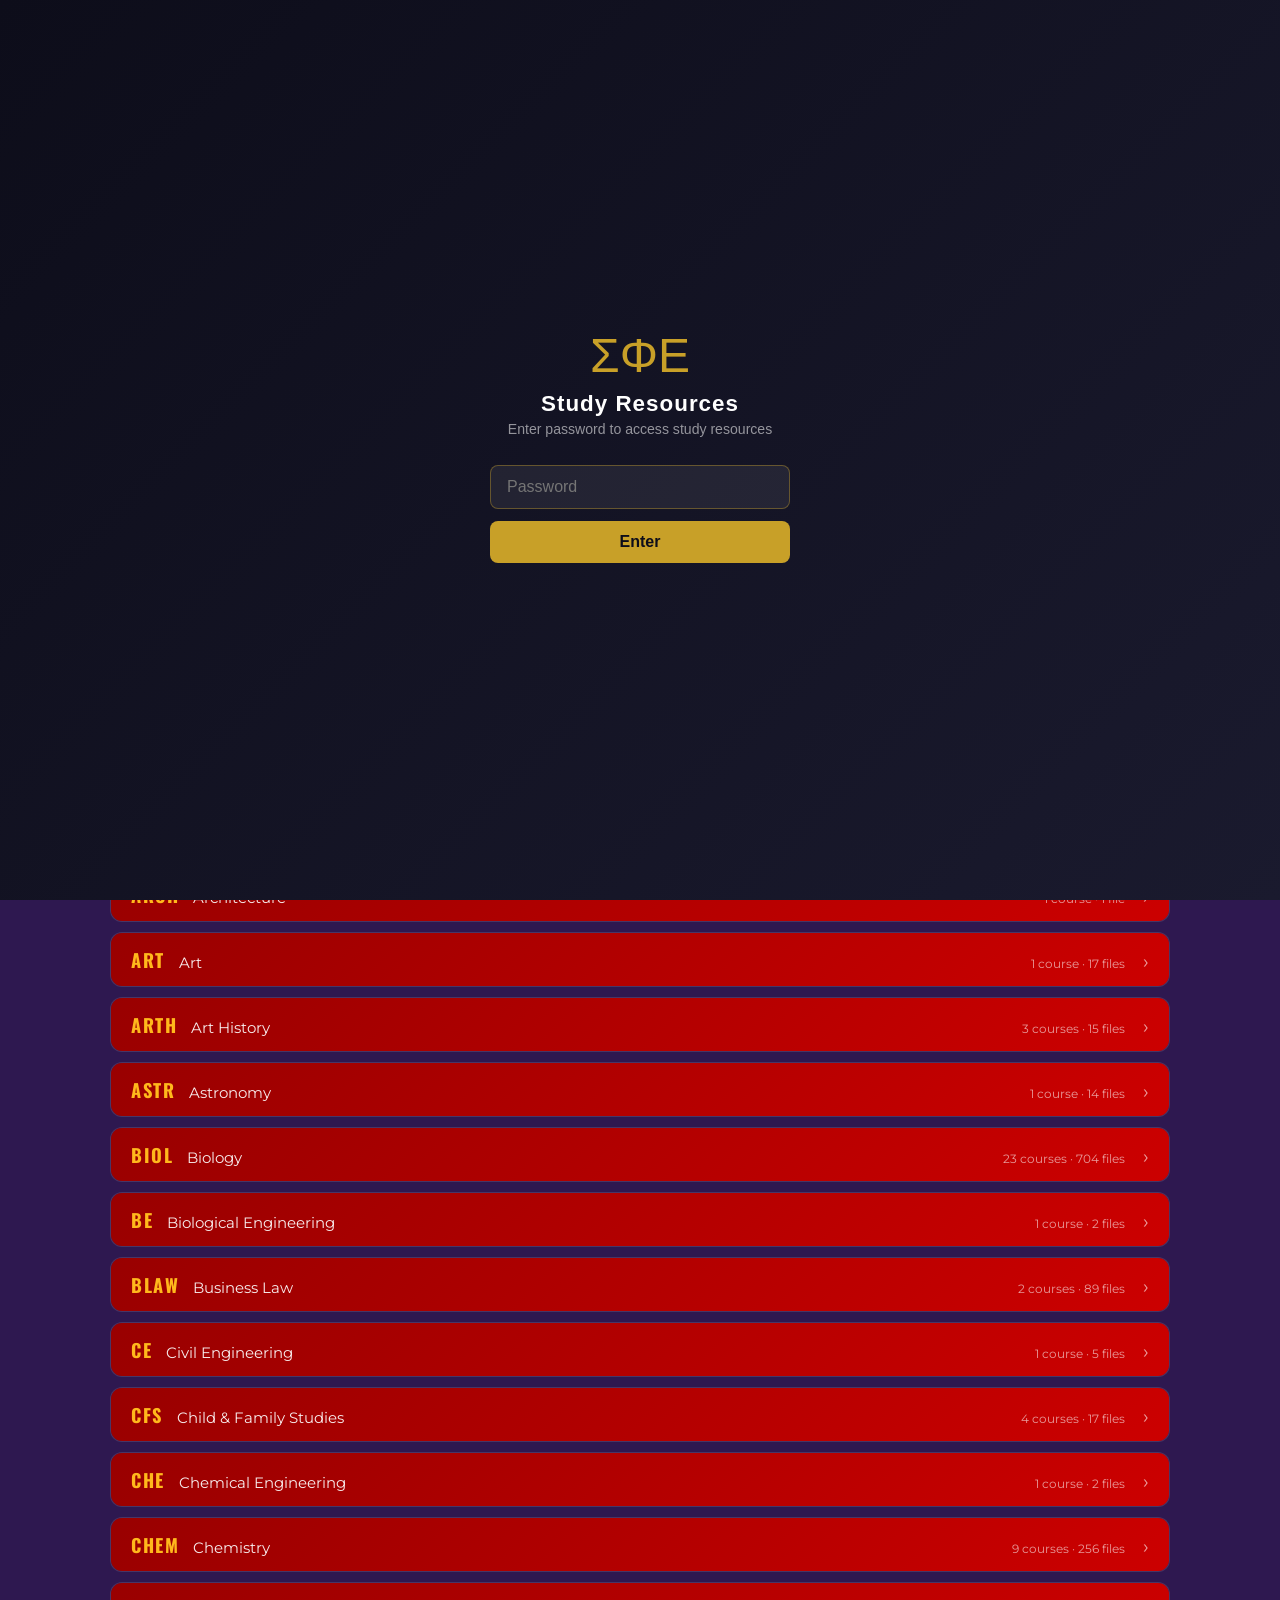
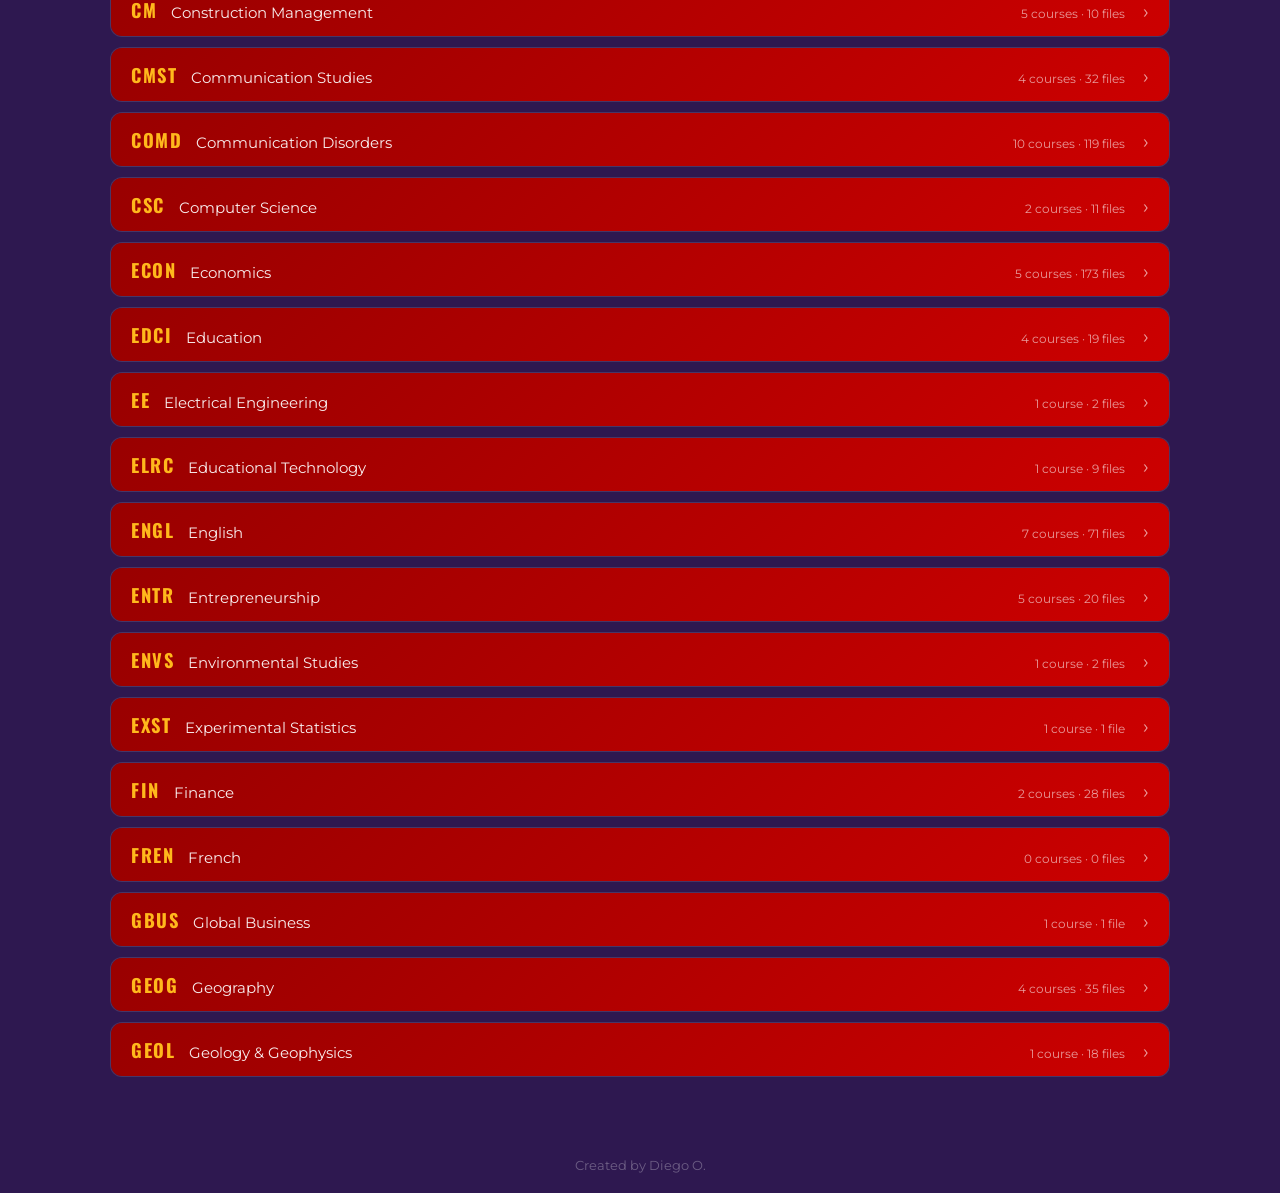
==== classes-ag.html @ 14740f14 "Replace scrolling class pages with per-professor views Browsing meant scrolling a 336KB page listing" ====
<!DOCTYPE html>
<html lang="en">
<head>
<script>
(function(){
  var PW='LAbeta1901',KEY='sigep_auth';
  if(sessionStorage.getItem(KEY)==='1') return;
  var style=document.createElement('style');
  style.textContent='body{visibility:hidden!important}';
  document.head.appendChild(style);
  function showGate(){
    style.remove();
    var ov=document.createElement('div');
    ov.style.cssText='position:fixed;inset:0;background:linear-gradient(135deg,#0d0d1a,#1a1a2e);display:flex;align-items:center;justify-content:center;z-index:9999;font-family:sans-serif';
    ov.innerHTML='<div style="text-align:center;color:#fff;padding:40px;max-width:380px;width:90%">'+
      '<div style="font-size:3rem;color:#c8a028;margin-bottom:8px">ΣΦΕ</div>'+
      '<h2 style="margin:0 0 4px;font-size:1.4rem;letter-spacing:1px">Study Resources</h2>'+
      '<p style="color:rgba(255,255,255,0.55);margin:0 0 28px;font-size:0.88rem">Enter password to access study resources</p>'+
      '<input id="pw-in" type="password" placeholder="Password" style="width:100%;padding:12px 16px;border-radius:8px;border:1px solid rgba(200,160,40,0.4);background:rgba(255,255,255,0.07);color:#fff;font-size:1rem;box-sizing:border-box;outline:none;margin-bottom:12px">'+
      '<button id="pw-btn" style="width:100%;padding:12px;background:#c8a028;color:#0d0d1a;border:none;border-radius:8px;font-size:1rem;font-weight:700;cursor:pointer;margin-bottom:10px">Enter</button>'+
      '<p id="pw-err" style="color:#e74c3c;display:none;margin:0;font-size:0.85rem">Incorrect password. Try again.</p>'+
      '</div>';
    document.body.appendChild(ov);
    document.body.style.visibility='visible';
    var inp=document.getElementById('pw-in');
    inp.focus();
    function check(){
      if(inp.value===PW){sessionStorage.setItem(KEY,'1');ov.remove();}
      else{document.getElementById('pw-err').style.display='block';inp.value='';inp.focus();}
    }
    document.getElementById('pw-btn').onclick=check;
    inp.addEventListener('keydown',function(e){if(e.key==='Enter')check();});
  }
  if(document.readyState==='loading'){document.addEventListener('DOMContentLoaded',showGate);}
  else{showGate();}
})();
</script>

  <meta charset="UTF-8" />
  <meta name="viewport" content="width=device-width, initial-scale=1.0" />
  <title>Classes A&ndash;G | Sigma Phi Epsilon Study Resources</title>
  <link rel="stylesheet" href="styles.css" />
</head>
<body>
  <header>
    <div class="header-top">
      <div class="greek-letters">&Sigma;&Phi;&Epsilon;</div>
      <div class="header-text">
        <h1>Sigma Phi Epsilon</h1>
        <p>Study Resources</p>
      </div>
    </div>
    <nav>
      <a href="index.html">Home</a>
      <a href="classes-ag.html" class="active">Classes A&ndash;G</a>
      <a href="classes-ho.html">Classes H&ndash;O</a>
      <a href="classes-pz.html">Classes P&ndash;Z</a>
      <a href="professor-ratings.html">Prof Ratings</a>
      <a href="sigep-ratings.html">SigEp Ratings</a>
      <a href="contact.html">Contact / Submit</a>
    </nav>
  </header>
  <main>
    <h1 class="page-title">Classes A–G</h1>
    <p class="page-subtitle">Course codes starting with A through G &middot; tap a department, or use the menu above</p>
    <div class="alpha-jump">
      <a href="#ACCT">ACCT</a> <a href="#AGEC">AGEC</a> <a href="#AGRO">AGRO</a> <a href="#ANSC">ANSC</a> <a href="#ANTH">ANTH</a> <a href="#ARCH">ARCH</a> <a href="#ART">ART</a> <a href="#ARTH">ARTH</a> <a href="#ASTR">ASTR</a> <a href="#BIOL">BIOL</a> <a href="#BE">BE</a> <a href="#BLAW">BLAW</a> <a href="#CE">CE</a> <a href="#CFS">CFS</a> <a href="#CHE">CHE</a> <a href="#CHEM">CHEM</a> <a href="#CM">CM</a> <a href="#CMST">CMST</a> <a href="#COMD">COMD</a> <a href="#CSC">CSC</a> <a href="#ECON">ECON</a> <a href="#EDCI">EDCI</a> <a href="#EE">EE</a> <a href="#ELRC">ELRC</a> <a href="#ENGL">ENGL</a> <a href="#ENTR">ENTR</a> <a href="#ENVS">ENVS</a> <a href="#EXST">EXST</a> <a href="#FIN">FIN</a> <a href="#FREN">FREN</a> <a href="#GBUS">GBUS</a> <a href="#GEOG">GEOG</a> <a href="#GEOL">GEOL</a>
    </div>
      <details class="dir-dept" id="ACCT">
        <summary class="dir-dept-head">
          <span class="dir-dept-code">ACCT</span>
          <span class="dir-dept-name">Accounting</span>
          <span class="dir-dept-meta">6 courses &middot; 76 files</span>
          <span class="dir-dept-chev">&rsaquo;</span>
        </summary>
        <div class="dir-body">
          <div class="dir-courses">
            <a class="dir-course" href="resource.html?c=ACCT-2000"><span>ACCT 2000</span><span class="dir-count">44</span></a>
            <a class="dir-course" href="resource.html?c=ACCT-2001"><span>ACCT 2001</span><span class="dir-count">12</span></a>
            <a class="dir-course" href="resource.html?c=ACCT-2101"><span>ACCT 2101</span><span class="dir-count">9</span></a>
            <a class="dir-course" href="resource.html?c=ACCT-3021"><span>ACCT 3021</span><span class="dir-count">4</span></a>
            <a class="dir-course" href="resource.html?c=ACCT-3321"><span>ACCT 3321</span><span class="dir-count">5</span></a>
            <a class="dir-course" href="resource.html?c=ACCT-4421"><span>ACCT 4421</span><span class="dir-count">2</span></a>
          </div>
          <a class="dir-all" href="resource.html?d=ACCT&amp;s=ag">See everything in ACCT &rarr;</a>
        </div>
      </details>
      <details class="dir-dept" id="AGEC">
        <summary class="dir-dept-head">
          <span class="dir-dept-code">AGEC</span>
          <span class="dir-dept-name">Agricultural Economics</span>
          <span class="dir-dept-meta">2 courses &middot; 4 files</span>
          <span class="dir-dept-chev">&rsaquo;</span>
        </summary>
        <div class="dir-body">
          <div class="dir-courses">
            <a class="dir-course" href="resource.html?c=AGEC-3503"><span>AGEC 3503</span><span class="dir-count">3</span></a>
            <a class="dir-course" href="resource.html?c=AGEC-4443"><span>AGEC 4443</span><span class="dir-count">1</span></a>
          </div>
          <a class="dir-all" href="resource.html?d=AGEC&amp;s=ag">See everything in AGEC &rarr;</a>
        </div>
      </details>
      <details class="dir-dept" id="AGRO">
        <summary class="dir-dept-head">
          <span class="dir-dept-code">AGRO</span>
          <span class="dir-dept-name">Agronomy</span>
          <span class="dir-dept-meta">1 course &middot; 9 files</span>
          <span class="dir-dept-chev">&rsaquo;</span>
        </summary>
        <div class="dir-body">
          <div class="dir-courses">
            <a class="dir-course" href="resource.html?c=AGRO-1001"><span>AGRO 1001</span><span class="dir-count">9</span></a>
          </div>
          <a class="dir-all" href="resource.html?d=AGRO&amp;s=ag">See everything in AGRO &rarr;</a>
        </div>
      </details>
      <details class="dir-dept" id="ANSC">
        <summary class="dir-dept-head">
          <span class="dir-dept-code">ANSC</span>
          <span class="dir-dept-name">Animal Sciences</span>
          <span class="dir-dept-meta">6 courses &middot; 88 files</span>
          <span class="dir-dept-chev">&rsaquo;</span>
        </summary>
        <div class="dir-body">
          <div class="dir-courses">
            <a class="dir-course" href="resource.html?c=ANSC-1011"><span>ANSC 1011</span><span class="dir-count">35</span></a>
            <a class="dir-course" href="resource.html?c=ANSC-2050"><span>ANSC 2050</span><span class="dir-count">20</span></a>
            <a class="dir-course" href="resource.html?c=ANSC-2053"><span>ANSC 2053</span><span class="dir-count">3</span></a>
            <a class="dir-course" href="resource.html?c=ANSC-2060"><span>ANSC 2060</span><span class="dir-count">8</span></a>
            <a class="dir-course" href="resource.html?c=ANSC-2093"><span>ANSC 2093</span><span class="dir-count">1</span></a>
            <a class="dir-course" href="resource.html?c=ANSC-4045"><span>ANSC 4045</span><span class="dir-count">21</span></a>
          </div>
          <a class="dir-all" href="resource.html?d=ANSC&amp;s=ag">See everything in ANSC &rarr;</a>
        </div>
      </details>
      <details class="dir-dept" id="ANTH">
        <summary class="dir-dept-head">
          <span class="dir-dept-code">ANTH</span>
          <span class="dir-dept-name">Anthropology</span>
          <span class="dir-dept-meta">3 courses &middot; 20 files</span>
          <span class="dir-dept-chev">&rsaquo;</span>
        </summary>
        <div class="dir-body">
          <div class="dir-courses">
            <a class="dir-course" href="resource.html?c=ANTH-1001"><span>ANTH 1001</span><span class="dir-count">6</span></a>
            <a class="dir-course" href="resource.html?c=ANTH-1003"><span>ANTH 1003</span><span class="dir-count">4</span></a>
            <a class="dir-course" href="resource.html?c=ANTH-3997"><span>ANTH 3997</span><span class="dir-count">10</span></a>
          </div>
          <a class="dir-all" href="resource.html?d=ANTH&amp;s=ag">See everything in ANTH &rarr;</a>
        </div>
      </details>
      <details class="dir-dept" id="ARCH">
        <summary class="dir-dept-head">
          <span class="dir-dept-code">ARCH</span>
          <span class="dir-dept-name">Architecture</span>
          <span class="dir-dept-meta">1 course &middot; 1 file</span>
          <span class="dir-dept-chev">&rsaquo;</span>
        </summary>
        <div class="dir-body">
          <div class="dir-courses">
            <a class="dir-course" href="resource.html?c=ARCH-2008"><span>ARCH 2008</span><span class="dir-count">1</span></a>
          </div>
          <a class="dir-all" href="resource.html?d=ARCH&amp;s=ag">See everything in ARCH &rarr;</a>
        </div>
      </details>
      <details class="dir-dept" id="ART">
        <summary class="dir-dept-head">
          <span class="dir-dept-code">ART</span>
          <span class="dir-dept-name">Art</span>
          <span class="dir-dept-meta">1 course &middot; 17 files</span>
          <span class="dir-dept-chev">&rsaquo;</span>
        </summary>
        <div class="dir-body">
          <div class="dir-courses">
            <a class="dir-course" href="resource.html?c=ART-1001"><span>ART 1001</span><span class="dir-count">17</span></a>
          </div>
          <a class="dir-all" href="resource.html?d=ART&amp;s=ag">See everything in ART &rarr;</a>
        </div>
      </details>
      <details class="dir-dept" id="ARTH">
        <summary class="dir-dept-head">
          <span class="dir-dept-code">ARTH</span>
          <span class="dir-dept-name">Art History</span>
          <span class="dir-dept-meta">3 courses &middot; 15 files</span>
          <span class="dir-dept-chev">&rsaquo;</span>
        </summary>
        <div class="dir-body">
          <div class="dir-courses">
            <a class="dir-course" href="resource.html?c=ARTH-1441"><span>ARTH 1441</span><span class="dir-count">6</span></a>
            <a class="dir-course" href="resource.html?c=ARTH-2470"><span>ARTH 2470</span><span class="dir-count">8</span></a>
            <a class="dir-course" href="resource.html?c=ARTH-4420"><span>ARTH 4420</span><span class="dir-count">1</span></a>
          </div>
          <a class="dir-all" href="resource.html?d=ARTH&amp;s=ag">See everything in ARTH &rarr;</a>
        </div>
      </details>
      <details class="dir-dept" id="ASTR">
        <summary class="dir-dept-head">
          <span class="dir-dept-code">ASTR</span>
          <span class="dir-dept-name">Astronomy</span>
          <span class="dir-dept-meta">1 course &middot; 14 files</span>
          <span class="dir-dept-chev">&rsaquo;</span>
        </summary>
        <div class="dir-body">
          <div class="dir-courses">
            <a class="dir-course" href="resource.html?c=ASTR-1101"><span>ASTR 1101</span><span class="dir-count">14</span></a>
          </div>
          <a class="dir-all" href="resource.html?d=ASTR&amp;s=ag">See everything in ASTR &rarr;</a>
        </div>
      </details>
      <details class="dir-dept" id="BIOL">
        <summary class="dir-dept-head">
          <span class="dir-dept-code">BIOL</span>
          <span class="dir-dept-name">Biology</span>
          <span class="dir-dept-meta">23 courses &middot; 704 files</span>
          <span class="dir-dept-chev">&rsaquo;</span>
        </summary>
        <div class="dir-body">
          <div class="dir-courses">
            <a class="dir-course" href="resource.html?c=BIOL-1001"><span>BIOL 1001</span><span class="dir-count">33</span></a>
            <a class="dir-course" href="resource.html?c=BIOL-1002"><span>BIOL 1002</span><span class="dir-count">54</span></a>
            <a class="dir-course" href="resource.html?c=BIOL-1005"><span>BIOL 1005</span><span class="dir-count">33</span></a>
            <a class="dir-course" href="resource.html?c=BIOL-1011"><span>BIOL 1011</span><span class="dir-count">10</span></a>
            <a class="dir-course" href="resource.html?c=BIOL-1201"><span>BIOL 1201</span><span class="dir-count">118</span></a>
            <a class="dir-course" href="resource.html?c=BIOL-1202"><span>BIOL 1202</span><span class="dir-count">74</span></a>
            <a class="dir-course" href="resource.html?c=BIOL-1207"><span>BIOL 1207</span><span class="dir-count">1</span></a>
            <a class="dir-course" href="resource.html?c=BIOL-1208"><span>BIOL 1208</span><span class="dir-count">34</span></a>
            <a class="dir-course" href="resource.html?c=BIOL-1209"><span>BIOL 1209</span><span class="dir-count">36</span></a>
            <a class="dir-course" href="resource.html?c=BIOL-1503"><span>BIOL 1503</span><span class="dir-count">7</span></a>
            <a class="dir-course" href="resource.html?c=BIOL-2051"><span>BIOL 2051</span><span class="dir-count">46</span></a>
            <a class="dir-course" href="resource.html?c=BIOL-2083"><span>BIOL 2083</span><span class="dir-count">2</span></a>
            <a class="dir-course" href="resource.html?c=BIOL-2153"><span>BIOL 2153</span><span class="dir-count">50</span></a>
            <a class="dir-course" href="resource.html?c=BIOL-2160"><span>BIOL 2160</span><span class="dir-count">80</span></a>
            <a class="dir-course" href="resource.html?c=BIOL-3040"><span>BIOL 3040</span><span class="dir-count">36</span></a>
            <a class="dir-course" href="resource.html?c=BIOL-3090"><span>BIOL 3090</span><span class="dir-count">18</span></a>
            <a class="dir-course" href="resource.html?c=BIOL-4070"><span>BIOL 4070</span><span class="dir-count">2</span></a>
            <a class="dir-course" href="resource.html?c=BIOL-4087"><span>BIOL 4087</span><span class="dir-count">43</span></a>
            <a class="dir-course" href="resource.html?c=BIOL-4104"><span>BIOL 4104</span><span class="dir-count">1</span></a>
            <a class="dir-course" href="resource.html?c=BIOL-4110"><span>BIOL 4110</span><span class="dir-count">3</span></a>
            <a class="dir-course" href="resource.html?c=BIOL-4125"><span>BIOL 4125</span><span class="dir-count">8</span></a>
            <a class="dir-course" href="resource.html?c=BIOL-4155"><span>BIOL 4155</span><span class="dir-count">7</span></a>
            <a class="dir-course" href="resource.html?c=BIOL-4160"><span>BIOL 4160</span><span class="dir-count">8</span></a>
          </div>
          <a class="dir-all" href="resource.html?d=BIOL&amp;s=ag">See everything in BIOL &rarr;</a>
        </div>
      </details>
      <details class="dir-dept" id="BE">
        <summary class="dir-dept-head">
          <span class="dir-dept-code">BE</span>
          <span class="dir-dept-name">Biological Engineering</span>
          <span class="dir-dept-meta">1 course &middot; 2 files</span>
          <span class="dir-dept-chev">&rsaquo;</span>
        </summary>
        <div class="dir-body">
          <div class="dir-courses">
            <a class="dir-course" href="resource.html?c=BE-1251"><span>BE 1251</span><span class="dir-count">2</span></a>
          </div>
          <a class="dir-all" href="resource.html?d=BE&amp;s=ag">See everything in BE &rarr;</a>
        </div>
      </details>
      <details class="dir-dept" id="BLAW">
        <summary class="dir-dept-head">
          <span class="dir-dept-code">BLAW</span>
          <span class="dir-dept-name">Business Law</span>
          <span class="dir-dept-meta">2 courses &middot; 89 files</span>
          <span class="dir-dept-chev">&rsaquo;</span>
        </summary>
        <div class="dir-body">
          <div class="dir-courses">
            <a class="dir-course" href="resource.html?c=BLAW-3201"><span>BLAW 3201</span><span class="dir-count">84</span></a>
            <a class="dir-course" href="resource.html?c=BLAW-4203"><span>BLAW 4203</span><span class="dir-count">5</span></a>
          </div>
          <a class="dir-all" href="resource.html?d=BLAW&amp;s=ag">See everything in BLAW &rarr;</a>
        </div>
      </details>
      <details class="dir-dept" id="CE">
        <summary class="dir-dept-head">
          <span class="dir-dept-code">CE</span>
          <span class="dir-dept-name">Civil Engineering</span>
          <span class="dir-dept-meta">1 course &middot; 5 files</span>
          <span class="dir-dept-chev">&rsaquo;</span>
        </summary>
        <div class="dir-body">
          <div class="dir-courses">
            <a class="dir-course" href="resource.html?c=CE-2450"><span>CE 2450</span><span class="dir-count">5</span></a>
          </div>
          <a class="dir-all" href="resource.html?d=CE&amp;s=ag">See everything in CE &rarr;</a>
        </div>
      </details>
      <details class="dir-dept" id="CFS">
        <summary class="dir-dept-head">
          <span class="dir-dept-code">CFS</span>
          <span class="dir-dept-name">Child &amp; Family Studies</span>
          <span class="dir-dept-meta">4 courses &middot; 17 files</span>
          <span class="dir-dept-chev">&rsaquo;</span>
        </summary>
        <div class="dir-body">
          <div class="dir-courses">
            <a class="dir-course" href="resource.html?c=CFS-2065"><span>CFS 2065</span><span class="dir-count">1</span></a>
            <a class="dir-course" href="resource.html?c=CFS-4052"><span>CFS 4052</span><span class="dir-count">2</span></a>
            <a class="dir-course" href="resource.html?c=CFS-4053"><span>CFS 4053</span><span class="dir-count">2</span></a>
            <a class="dir-course" href="resource.html?c=CFS-4062"><span>CFS 4062</span><span class="dir-count">12</span></a>
          </div>
          <a class="dir-all" href="resource.html?d=CFS&amp;s=ag">See everything in CFS &rarr;</a>
        </div>
      </details>
      <details class="dir-dept" id="CHE">
        <summary class="dir-dept-head">
          <span class="dir-dept-code">CHE</span>
          <span class="dir-dept-name">Chemical Engineering</span>
          <span class="dir-dept-meta">1 course &middot; 2 files</span>
          <span class="dir-dept-chev">&rsaquo;</span>
        </summary>
        <div class="dir-body">
          <div class="dir-courses">
            <a class="dir-course" href="resource.html?c=CHE-4220"><span>CHE 4220</span><span class="dir-count">2</span></a>
          </div>
          <a class="dir-all" href="resource.html?d=CHE&amp;s=ag">See everything in CHE &rarr;</a>
        </div>
      </details>
      <details class="dir-dept" id="CHEM">
        <summary class="dir-dept-head">
          <span class="dir-dept-code">CHEM</span>
          <span class="dir-dept-name">Chemistry</span>
          <span class="dir-dept-meta">9 courses &middot; 256 files</span>
          <span class="dir-dept-chev">&rsaquo;</span>
        </summary>
        <div class="dir-body">
          <div class="dir-courses">
            <a class="dir-course" href="resource.html?c=CHEM-1001"><span>CHEM 1001</span><span class="dir-count">10</span></a>
            <a class="dir-course" href="resource.html?c=CHEM-1201"><span>CHEM 1201</span><span class="dir-count">22</span></a>
            <a class="dir-course" href="resource.html?c=CHEM-1202"><span>CHEM 1202</span><span class="dir-count">26</span></a>
            <a class="dir-course" href="resource.html?c=CHEM-1212"><span>CHEM 1212</span><span class="dir-count">49</span></a>
            <a class="dir-course" href="resource.html?c=CHEM-2261"><span>CHEM 2261</span><span class="dir-count">50</span></a>
            <a class="dir-course" href="resource.html?c=CHEM-2262"><span>CHEM 2262</span><span class="dir-count">40</span></a>
            <a class="dir-course" href="resource.html?c=CHEM-2264"><span>CHEM 2264</span><span class="dir-count">1</span></a>
            <a class="dir-course" href="resource.html?c=CHEM-2364"><span>CHEM 2364</span><span class="dir-count">52</span></a>
            <a class="dir-course" href="resource.html?c=CHEM-2462"><span>CHEM 2462</span><span class="dir-count">6</span></a>
          </div>
          <a class="dir-all" href="resource.html?d=CHEM&amp;s=ag">See everything in CHEM &rarr;</a>
        </div>
      </details>
      <details class="dir-dept" id="CM">
        <summary class="dir-dept-head">
          <span class="dir-dept-code">CM</span>
          <span class="dir-dept-name">Construction Management</span>
          <span class="dir-dept-meta">5 courses &middot; 10 files</span>
          <span class="dir-dept-chev">&rsaquo;</span>
        </summary>
        <div class="dir-body">
          <div class="dir-courses">
            <a class="dir-course" href="resource.html?c=CM-1011"><span>CM 1011</span><span class="dir-count">3</span></a>
            <a class="dir-course" href="resource.html?c=CM-1020"><span>CM 1020</span><span class="dir-count">1</span></a>
            <a class="dir-course" href="resource.html?c=CM-2105"><span>CM 2105</span><span class="dir-count">2</span></a>
            <a class="dir-course" href="resource.html?c=CM-2501"><span>CM 2501</span><span class="dir-count">2</span></a>
            <a class="dir-course" href="resource.html?c=CM-2112"><span>CM 2112</span><span class="dir-count">2</span></a>
          </div>
          <a class="dir-all" href="resource.html?d=CM&amp;s=ag">See everything in CM &rarr;</a>
        </div>
      </details>
      <details class="dir-dept" id="CMST">
        <summary class="dir-dept-head">
          <span class="dir-dept-code">CMST</span>
          <span class="dir-dept-name">Communication Studies</span>
          <span class="dir-dept-meta">4 courses &middot; 32 files</span>
          <span class="dir-dept-chev">&rsaquo;</span>
        </summary>
        <div class="dir-body">
          <div class="dir-courses">
            <a class="dir-course" href="resource.html?c=CMST-1150"><span>CMST 1150</span><span class="dir-count">3</span></a>
            <a class="dir-course" href="resource.html?c=CMST-2010"><span>CMST 2010</span><span class="dir-count">2</span></a>
            <a class="dir-course" href="resource.html?c=CMST-2060"><span>CMST 2060</span><span class="dir-count">15</span></a>
            <a class="dir-course" href="resource.html?c=CMST-2061"><span>CMST 2061</span><span class="dir-count">12</span></a>
          </div>
          <a class="dir-all" href="resource.html?d=CMST&amp;s=ag">See everything in CMST &rarr;</a>
        </div>
      </details>
      <details class="dir-dept" id="COMD">
        <summary class="dir-dept-head">
          <span class="dir-dept-code">COMD</span>
          <span class="dir-dept-name">Communication Disorders</span>
          <span class="dir-dept-meta">10 courses &middot; 119 files</span>
          <span class="dir-dept-chev">&rsaquo;</span>
        </summary>
        <div class="dir-body">
          <div class="dir-courses">
            <a class="dir-course" href="resource.html?c=COMD-2050"><span>COMD 2050</span><span class="dir-count">21</span></a>
            <a class="dir-course" href="resource.html?c=COMD-2081"><span>COMD 2081</span><span class="dir-count">3</span></a>
            <a class="dir-course" href="resource.html?c=COMD-3150"><span>COMD 3150</span><span class="dir-count">14</span></a>
            <a class="dir-course" href="resource.html?c=COMD-4153"><span>COMD 4153</span><span class="dir-count">11</span></a>
            <a class="dir-course" href="resource.html?c=COMD-4250"><span>COMD 4250</span><span class="dir-count">9</span></a>
            <a class="dir-course" href="resource.html?c=COMD-4380"><span>COMD 4380</span><span class="dir-count">11</span></a>
            <a class="dir-course" href="resource.html?c=COMD-4382"><span>COMD 4382</span><span class="dir-count">6</span></a>
            <a class="dir-course" href="resource.html?c=COMD-4383"><span>COMD 4383</span><span class="dir-count">18</span></a>
            <a class="dir-course" href="resource.html?c=COMD-4590"><span>COMD 4590</span><span class="dir-count">25</span></a>
            <a class="dir-course" href="resource.html?c=COMD-4681"><span>COMD 4681</span><span class="dir-count">1</span></a>
          </div>
          <a class="dir-all" href="resource.html?d=COMD&amp;s=ag">See everything in COMD &rarr;</a>
        </div>
      </details>
      <details class="dir-dept" id="CSC">
        <summary class="dir-dept-head">
          <span class="dir-dept-code">CSC</span>
          <span class="dir-dept-name">Computer Science</span>
          <span class="dir-dept-meta">2 courses &middot; 11 files</span>
          <span class="dir-dept-chev">&rsaquo;</span>
        </summary>
        <div class="dir-body">
          <div class="dir-courses">
            <a class="dir-course" href="resource.html?c=CSC-2463"><span>CSC 2463</span><span class="dir-count">5</span></a>
            <a class="dir-course" href="resource.html?c=CSC-4101"><span>CSC 4101</span><span class="dir-count">6</span></a>
          </div>
          <a class="dir-all" href="resource.html?d=CSC&amp;s=ag">See everything in CSC &rarr;</a>
        </div>
      </details>
      <details class="dir-dept" id="ECON">
        <summary class="dir-dept-head">
          <span class="dir-dept-code">ECON</span>
          <span class="dir-dept-name">Economics</span>
          <span class="dir-dept-meta">5 courses &middot; 173 files</span>
          <span class="dir-dept-chev">&rsaquo;</span>
        </summary>
        <div class="dir-body">
          <div class="dir-courses">
            <a class="dir-course" href="resource.html?c=ECON-2000"><span>ECON 2000</span><span class="dir-count">76</span></a>
            <a class="dir-course" href="resource.html?c=ECON-2010"><span>ECON 2010</span><span class="dir-count">53</span></a>
            <a class="dir-course" href="resource.html?c=ECON-2030"><span>ECON 2030</span><span class="dir-count">32</span></a>
            <a class="dir-course" href="resource.html?c=ECON-2035"><span>ECON 2035</span><span class="dir-count">9</span></a>
            <a class="dir-course" href="resource.html?c=ECON-4520"><span>ECON 4520</span><span class="dir-count">3</span></a>
          </div>
          <a class="dir-all" href="resource.html?d=ECON&amp;s=ag">See everything in ECON &rarr;</a>
        </div>
      </details>
      <details class="dir-dept" id="EDCI">
        <summary class="dir-dept-head">
          <span class="dir-dept-code">EDCI</span>
          <span class="dir-dept-name">Education</span>
          <span class="dir-dept-meta">4 courses &middot; 19 files</span>
          <span class="dir-dept-chev">&rsaquo;</span>
        </summary>
        <div class="dir-body">
          <div class="dir-courses">
            <a class="dir-course" href="resource.html?c=EDCI-1001"><span>EDCI 1001</span><span class="dir-count">5</span></a>
            <a class="dir-course" href="resource.html?c=EDCI-2030"><span>EDCI 2030</span><span class="dir-count">2</span></a>
            <a class="dir-course" href="resource.html?c=EDCI-2700"><span>EDCI 2700</span><span class="dir-count">5</span></a>
            <a class="dir-course" href="resource.html?c=EDCI-3000"><span>EDCI 3000</span><span class="dir-count">7</span></a>
          </div>
          <a class="dir-all" href="resource.html?d=EDCI&amp;s=ag">See everything in EDCI &rarr;</a>
        </div>
      </details>
      <details class="dir-dept" id="EE">
        <summary class="dir-dept-head">
          <span class="dir-dept-code">EE</span>
          <span class="dir-dept-name">Electrical Engineering</span>
          <span class="dir-dept-meta">1 course &middot; 2 files</span>
          <span class="dir-dept-chev">&rsaquo;</span>
        </summary>
        <div class="dir-body">
          <div class="dir-courses">
            <a class="dir-course" href="resource.html?c=EE-3950"><span>EE 3950</span><span class="dir-count">2</span></a>
          </div>
          <a class="dir-all" href="resource.html?d=EE&amp;s=ag">See everything in EE &rarr;</a>
        </div>
      </details>
      <details class="dir-dept" id="ELRC">
        <summary class="dir-dept-head">
          <span class="dir-dept-code">ELRC</span>
          <span class="dir-dept-name">Educational Technology</span>
          <span class="dir-dept-meta">1 course &middot; 9 files</span>
          <span class="dir-dept-chev">&rsaquo;</span>
        </summary>
        <div class="dir-body">
          <div class="dir-courses">
            <a class="dir-course" href="resource.html?c=ELRC-3500"><span>ELRC 3500</span><span class="dir-count">9</span></a>
          </div>
          <a class="dir-all" href="resource.html?d=ELRC&amp;s=ag">See everything in ELRC &rarr;</a>
        </div>
      </details>
      <details class="dir-dept" id="ENGL">
        <summary class="dir-dept-head">
          <span class="dir-dept-code">ENGL</span>
          <span class="dir-dept-name">English</span>
          <span class="dir-dept-meta">7 courses &middot; 71 files</span>
          <span class="dir-dept-chev">&rsaquo;</span>
        </summary>
        <div class="dir-body">
          <div class="dir-courses">
            <a class="dir-course" href="resource.html?c=ENGL-1001"><span>ENGL 1001</span><span class="dir-count">5</span></a>
            <a class="dir-course" href="resource.html?c=ENGL-2000"><span>ENGL 2000</span><span class="dir-count">11</span></a>
            <a class="dir-course" href="resource.html?c=ENGL-2002"><span>ENGL 2002</span><span class="dir-count">31</span></a>
            <a class="dir-course" href="resource.html?c=ENGL-2009"><span>ENGL 2009</span><span class="dir-count">2</span></a>
            <a class="dir-course" href="resource.html?c=ENGL-2024"><span>ENGL 2024</span><span class="dir-count">10</span></a>
            <a class="dir-course" href="resource.html?c=ENGL-2148"><span>ENGL 2148</span><span class="dir-count">8</span></a>
            <a class="dir-course" href="resource.html?c=ENGL-2220"><span>ENGL 2220</span><span class="dir-count">4</span></a>
          </div>
          <a class="dir-all" href="resource.html?d=ENGL&amp;s=ag">See everything in ENGL &rarr;</a>
        </div>
      </details>
      <details class="dir-dept" id="ENTR">
        <summary class="dir-dept-head">
          <span class="dir-dept-code">ENTR</span>
          <span class="dir-dept-name">Entrepreneurship</span>
          <span class="dir-dept-meta">5 courses &middot; 20 files</span>
          <span class="dir-dept-chev">&rsaquo;</span>
        </summary>
        <div class="dir-body">
          <div class="dir-courses">
            <a class="dir-course" href="resource.html?c=ENTR-2000"><span>ENTR 2000</span><span class="dir-count">1</span></a>
            <a class="dir-course" href="resource.html?c=ENTR-3012"><span>ENTR 3012</span><span class="dir-count">10</span></a>
            <a class="dir-course" href="resource.html?c=ENTR-3111"><span>ENTR 3111</span><span class="dir-count">6</span></a>
            <a class="dir-course" href="resource.html?c=ENTR-4010"><span>ENTR 4010</span><span class="dir-count">2</span></a>
            <a class="dir-course" href="resource.html?c=ENTR-4114"><span>ENTR 4114</span><span class="dir-count">1</span></a>
          </div>
          <a class="dir-all" href="resource.html?d=ENTR&amp;s=ag">See everything in ENTR &rarr;</a>
        </div>
      </details>
      <details class="dir-dept" id="ENVS">
        <summary class="dir-dept-head">
          <span class="dir-dept-code">ENVS</span>
          <span class="dir-dept-name">Environmental Studies</span>
          <span class="dir-dept-meta">1 course &middot; 2 files</span>
          <span class="dir-dept-chev">&rsaquo;</span>
        </summary>
        <div class="dir-body">
          <div class="dir-courses">
            <a class="dir-course" href="resource.html?c=ENVS-1127"><span>ENVS 1127</span><span class="dir-count">2</span></a>
          </div>
          <a class="dir-all" href="resource.html?d=ENVS&amp;s=ag">See everything in ENVS &rarr;</a>
        </div>
      </details>
      <details class="dir-dept" id="EXST">
        <summary class="dir-dept-head">
          <span class="dir-dept-code">EXST</span>
          <span class="dir-dept-name">Experimental Statistics</span>
          <span class="dir-dept-meta">1 course &middot; 1 file</span>
          <span class="dir-dept-chev">&rsaquo;</span>
        </summary>
        <div class="dir-body">
          <div class="dir-courses">
            <a class="dir-course" href="resource.html?c=EXST-2000"><span>EXST 2000</span><span class="dir-count">1</span></a>
          </div>
          <a class="dir-all" href="resource.html?d=EXST&amp;s=ag">See everything in EXST &rarr;</a>
        </div>
      </details>
      <details class="dir-dept" id="FIN">
        <summary class="dir-dept-head">
          <span class="dir-dept-code">FIN</span>
          <span class="dir-dept-name">Finance</span>
          <span class="dir-dept-meta">2 courses &middot; 28 files</span>
          <span class="dir-dept-chev">&rsaquo;</span>
        </summary>
        <div class="dir-body">
          <div class="dir-courses">
            <a class="dir-course" href="resource.html?c=FIN-3715"><span>FIN 3715</span><span class="dir-count">5</span></a>
            <a class="dir-course" href="resource.html?c=FIN-3716"><span>FIN 3716</span><span class="dir-count">23</span></a>
          </div>
          <a class="dir-all" href="resource.html?d=FIN&amp;s=ag">See everything in FIN &rarr;</a>
        </div>
      </details>
      <details class="dir-dept" id="FREN">
        <summary class="dir-dept-head">
          <span class="dir-dept-code">FREN</span>
          <span class="dir-dept-name">French</span>
          <span class="dir-dept-meta">0 courses &middot; 0 files</span>
          <span class="dir-dept-chev">&rsaquo;</span>
        </summary>
        <div class="dir-body">
          <div class="dir-courses">

          </div>
          <a class="dir-all" href="resource.html?d=FREN&amp;s=ag">See everything in FREN &rarr;</a>
        </div>
      </details>
      <details class="dir-dept" id="GBUS">
        <summary class="dir-dept-head">
          <span class="dir-dept-code">GBUS</span>
          <span class="dir-dept-name">Global Business</span>
          <span class="dir-dept-meta">1 course &middot; 1 file</span>
          <span class="dir-dept-chev">&rsaquo;</span>
        </summary>
        <div class="dir-body">
          <div class="dir-courses">
            <a class="dir-course" href="resource.html?c=GBUS-3061"><span>GBUS 3061</span><span class="dir-count">1</span></a>
          </div>
          <a class="dir-all" href="resource.html?d=GBUS&amp;s=ag">See everything in GBUS &rarr;</a>
        </div>
      </details>
      <details class="dir-dept" id="GEOG">
        <summary class="dir-dept-head">
          <span class="dir-dept-code">GEOG</span>
          <span class="dir-dept-name">Geography</span>
          <span class="dir-dept-meta">4 courses &middot; 35 files</span>
          <span class="dir-dept-chev">&rsaquo;</span>
        </summary>
        <div class="dir-body">
          <div class="dir-courses">
            <a class="dir-course" href="resource.html?c=GEOG-1001"><span>GEOG 1001</span><span class="dir-count">13</span></a>
            <a class="dir-course" href="resource.html?c=GEOG-1003"><span>GEOG 1003</span><span class="dir-count">2</span></a>
            <a class="dir-course" href="resource.html?c=GEOG-2050"><span>GEOG 2050</span><span class="dir-count">9</span></a>
            <a class="dir-course" href="resource.html?c=GEOG-2051"><span>GEOG 2051</span><span class="dir-count">11</span></a>
          </div>
          <a class="dir-all" href="resource.html?d=GEOG&amp;s=ag">See everything in GEOG &rarr;</a>
        </div>
      </details>
      <details class="dir-dept" id="GEOL">
        <summary class="dir-dept-head">
          <span class="dir-dept-code">GEOL</span>
          <span class="dir-dept-name">Geology &amp; Geophysics</span>
          <span class="dir-dept-meta">1 course &middot; 18 files</span>
          <span class="dir-dept-chev">&rsaquo;</span>
        </summary>
        <div class="dir-body">
          <div class="dir-courses">
            <a class="dir-course" href="resource.html?c=GEOL-1003"><span>GEOL 1003</span><span class="dir-count">18</span></a>
          </div>
          <a class="dir-all" href="resource.html?d=GEOL&amp;s=ag">See everything in GEOL &rarr;</a>
        </div>
      </details>
  </main>

  <div style="text-align:center; padding: 30px 20px 20px; color: rgba(255,255,255,0.3); font-size: 0.82rem;">
    Created by Diego O.
  </div>

  <script src="nav-data.js"></script>
  <script src="nav.js"></script>
</body>
</html>
---- styles.css ----
/* =============================================
   SigEp LSU Testbank - Sigma Phi Epsilon
   Colors: Purple #4B2683 | Red #CC0000 | Gold #FFB81C
   ============================================= */

@import url('https://fonts.googleapis.com/css2?family=Montserrat:wght@400;600;700;900&family=Oswald:wght@400;600;700&display=swap');

* {
  margin: 0;
  padding: 0;
  box-sizing: border-box;
}

:root {
  --purple: #4B2683;
  --purple-dark: #2e1850;
  --purple-light: #6b3db5;
  --red: #CC0000;
  --red-dark: #990000;
  --gold: #FFB81C;
  --gold-dark: #cc9200;
  --white: #ffffff;
  --light-gray: #f5f5f5;
  --text-dark: #1a1a1a;
}

body {
  font-family: 'Montserrat', sans-serif;
  background-color: var(--purple-dark);
  color: var(--white);
  min-height: 100vh;
}

/* ---- HEADER ---- */
header {
  background: linear-gradient(135deg, var(--purple-dark) 0%, var(--purple) 100%);
  border-bottom: 4px solid var(--gold);
  padding: 20px 0 0 0;
  text-align: center;
  position: sticky;
  top: 0;
  z-index: 100;
  box-shadow: 0 4px 20px rgba(0,0,0,0.4);
}

.header-top {
  display: flex;
  align-items: center;
  justify-content: center;
  gap: 20px;
  padding: 0 40px 15px 40px;
}

.greek-letters {
  font-family: 'Oswald', sans-serif;
  font-size: 3.5rem;
  font-weight: 700;
  color: var(--gold);
  text-shadow: 2px 2px 8px rgba(0,0,0,0.5);
  letter-spacing: 4px;
}

.header-text h1 {
  font-family: 'Oswald', sans-serif;
  font-size: 1.8rem;
  font-weight: 700;
  color: var(--white);
  letter-spacing: 2px;
  text-transform: uppercase;
}

.header-text p {
  font-size: 0.85rem;
  color: var(--gold);
  letter-spacing: 3px;
  text-transform: uppercase;
  margin-top: 2px;
}

/* ---- NAVIGATION ---- */
nav {
  background: var(--red);
  display: flex;
  justify-content: center;
  gap: 0;
}

nav a {
  color: var(--white);
  text-decoration: none;
  font-family: 'Oswald', sans-serif;
  font-size: 1rem;
  font-weight: 600;
  letter-spacing: 1.5px;
  text-transform: uppercase;
  padding: 14px 28px;
  transition: background 0.2s, color 0.2s;
  border-right: 1px solid var(--red-dark);
}

nav a:first-child {
  border-left: 1px solid var(--red-dark);
}

nav a:hover,
nav a.active {
  background: var(--gold);
  color: var(--purple-dark);
}

/* ---- HERO (Home only) ---- */
.hero {
  background: linear-gradient(180deg, var(--purple) 0%, var(--purple-dark) 100%);
  text-align: center;
  padding: 60px 40px;
  border-bottom: 3px solid var(--gold);
}

.hero h2 {
  font-family: 'Oswald', sans-serif;
  font-size: 2.8rem;
  font-weight: 700;
  color: var(--gold);
  text-transform: uppercase;
  letter-spacing: 3px;
  margin-bottom: 15px;
}

.hero p {
  font-size: 1.05rem;
  color: rgba(255,255,255,0.85);
  max-width: 600px;
  margin: 0 auto 30px auto;
  line-height: 1.7;
}

.hero-cards {
  display: flex;
  justify-content: center;
  gap: 20px;
  flex-wrap: wrap;
  margin-top: 30px;
}

.hero-card {
  background: rgba(255,255,255,0.08);
  border: 2px solid var(--gold);
  border-radius: 10px;
  padding: 20px 30px;
  text-decoration: none;
  color: var(--white);
  transition: all 0.25s;
  min-width: 160px;
}

.hero-card:hover {
  background: var(--gold);
  color: var(--purple-dark);
  transform: translateY(-3px);
  box-shadow: 0 8px 20px rgba(0,0,0,0.3);
}

.hero-card .card-icon {
  font-size: 2rem;
  display: block;
  margin-bottom: 8px;
}

.hero-card .card-label {
  font-family: 'Oswald', sans-serif;
  font-size: 1.1rem;
  font-weight: 600;
  letter-spacing: 1px;
  text-transform: uppercase;
}

/* ---- MAIN CONTENT ---- */
main {
  max-width: 1100px;
  margin: 0 auto;
  padding: 40px 20px;
}

/* ---- PAGE TITLE ---- */
.page-title {
  font-family: 'Oswald', sans-serif;
  font-size: 2.2rem;
  font-weight: 700;
  color: var(--gold);
  text-transform: uppercase;
  letter-spacing: 2px;
  margin-bottom: 10px;
  border-bottom: 3px solid var(--red);
  padding-bottom: 10px;
}

.page-subtitle {
  color: rgba(255,255,255,0.6);
  font-size: 0.9rem;
  margin-bottom: 35px;
  letter-spacing: 1px;
}

/* ---- DEPARTMENT SECTION ---- */
.department {
  margin-bottom: 40px;
}

.department-header {
  background: linear-gradient(90deg, var(--red) 0%, var(--red-dark) 100%);
  padding: 12px 20px;
  border-radius: 8px 8px 0 0;
  border-left: 6px solid var(--gold);
}

.department-header h2 {
  font-family: 'Oswald', sans-serif;
  font-size: 1.4rem;
  font-weight: 700;
  color: var(--white);
  letter-spacing: 2px;
  text-transform: uppercase;
}

.department-body {
  background: rgba(255,255,255,0.05);
  border: 1px solid rgba(255,255,255,0.1);
  border-top: none;
  border-radius: 0 0 8px 8px;
  padding: 20px;
}

/* ---- COURSE ENTRY ---- */
.course {
  margin-bottom: 25px;
  padding-bottom: 20px;
  border-bottom: 1px solid rgba(255,255,255,0.1);
}

.course:last-child {
  margin-bottom: 0;
  padding-bottom: 0;
  border-bottom: none;
}

.course-name {
  font-family: 'Oswald', sans-serif;
  font-size: 1.15rem;
  font-weight: 600;
  color: var(--gold);
  letter-spacing: 1px;
  margin-bottom: 10px;
  text-transform: uppercase;
}

/* ---- PROFESSOR ENTRY ---- */
.professor {
  margin-left: 15px;
  margin-bottom: 12px;
}

.professor-name {
  font-size: 0.9rem;
  font-weight: 600;
  color: rgba(255,255,255,0.75);
  margin-bottom: 6px;
  text-transform: uppercase;
  letter-spacing: 0.5px;
}

.resource-links {
  list-style: none;
  margin-left: 15px;
}

.resource-links li {
  margin-bottom: 5px;
}

.resource-links a {
  color: var(--white);
  text-decoration: none;
  font-size: 0.88rem;
  padding: 4px 10px;
  border-radius: 4px;
  background: rgba(255,184,28,0.1);
  border: 1px solid rgba(255,184,28,0.3);
  display: inline-block;
  transition: all 0.2s;
}

.resource-links a::before {
  content: '📄 ';
}

.resource-links a:hover {
  background: var(--gold);
  color: var(--purple-dark);
  border-color: var(--gold);
  transform: translateX(3px);
}

/* ---- ALPHABETICAL JUMP ---- */
.alpha-jump {
  display: flex;
  flex-wrap: wrap;
  gap: 8px;
  margin-bottom: 30px;
  background: rgba(255,255,255,0.05);
  padding: 15px;
  border-radius: 8px;
  border: 1px solid rgba(255,255,255,0.1);
}

.alpha-jump a {
  color: var(--gold);
  text-decoration: none;
  font-family: 'Oswald', sans-serif;
  font-size: 0.95rem;
  font-weight: 600;
  padding: 5px 10px;
  border: 1px solid var(--gold);
  border-radius: 4px;
  transition: all 0.2s;
}

.alpha-jump a:hover {
  background: var(--gold);
  color: var(--purple-dark);
}

/* ---- CONTACT FORM ---- */
.contact-section {
  background: rgba(255,255,255,0.05);
  border: 1px solid rgba(255,255,255,0.1);
  border-radius: 10px;
  padding: 35px;
  max-width: 600px;
}

.contact-section h2 {
  font-family: 'Oswald', sans-serif;
  font-size: 1.6rem;
  color: var(--gold);
  margin-bottom: 20px;
}

.form-group {
  margin-bottom: 18px;
}

.form-group label {
  display: block;
  font-size: 0.85rem;
  font-weight: 600;
  color: rgba(255,255,255,0.7);
  text-transform: uppercase;
  letter-spacing: 1px;
  margin-bottom: 6px;
}

.form-group input,
.form-group textarea,
.form-group select {
  width: 100%;
  padding: 10px 14px;
  background: rgba(255,255,255,0.08);
  border: 1px solid rgba(255,255,255,0.2);
  border-radius: 6px;
  color: var(--white);
  font-family: 'Montserrat', sans-serif;
  font-size: 0.9rem;
  transition: border-color 0.2s;
}

.form-group input:focus,
.form-group textarea:focus,
.form-group select:focus {
  outline: none;
  border-color: var(--gold);
}

.form-group textarea {
  height: 120px;
  resize: vertical;
}

.btn {
  background: var(--red);
  color: var(--white);
  border: none;
  padding: 12px 30px;
  font-family: 'Oswald', sans-serif;
  font-size: 1rem;
  font-weight: 600;
  letter-spacing: 1.5px;
  text-transform: uppercase;
  border-radius: 6px;
  cursor: pointer;
  transition: all 0.2s;
  text-decoration: none;
  display: inline-block;
}

.btn:hover {
  background: var(--red-dark);
  transform: translateY(-2px);
  box-shadow: 0 4px 15px rgba(204,0,0,0.4);
}

.btn-gold {
  background: var(--gold);
  color: var(--purple-dark);
}

.btn-gold:hover {
  background: var(--gold-dark);
  box-shadow: 0 4px 15px rgba(255,184,28,0.4);
}

/* ---- INFO BOXES ---- */
.info-box {
  background: rgba(255,184,28,0.1);
  border: 1px solid var(--gold);
  border-left: 5px solid var(--gold);
  border-radius: 6px;
  padding: 15px 20px;
  margin-bottom: 25px;
  font-size: 0.9rem;
  color: rgba(255,255,255,0.85);
  line-height: 1.6;
}

/* ---- FOOTER ---- */
footer {
  background: var(--purple-dark);
  border-top: 4px solid var(--red);
  text-align: center;
  padding: 30px 20px;
  margin-top: 60px;
}

footer .footer-greek {
  font-family: 'Oswald', sans-serif;
  font-size: 2rem;
  color: var(--gold);
  letter-spacing: 4px;
  margin-bottom: 8px;
}

footer p {
  color: rgba(255,255,255,0.5);
  font-size: 0.8rem;
  letter-spacing: 1px;
}

footer .social-links {
  margin: 15px 0;
  display: flex;
  justify-content: center;
  gap: 15px;
}

footer .social-links a {
  color: var(--gold);
  text-decoration: none;
  font-size: 0.85rem;
  font-weight: 600;
  letter-spacing: 1px;
  text-transform: uppercase;
  padding: 6px 14px;
  border: 1px solid var(--gold);
  border-radius: 4px;
  transition: all 0.2s;
}

footer .social-links a:hover {
  background: var(--gold);
  color: var(--purple-dark);
}

/* ---- RESPONSIVE ---- */
@media (max-width: 768px) {
  .greek-letters {
    font-size: 2.2rem;
  }

  .header-text h1 {
    font-size: 1.2rem;
  }

  nav a {
    padding: 10px 14px;
    font-size: 0.85rem;
  }

  .hero h2 {
    font-size: 2rem;
  }

  .hero-cards {
    flex-direction: column;
    align-items: center;
  }

  .page-title {
    font-size: 1.6rem;
  }
}

/* ============================================================
   CASCADING CLASS NAV + SEARCH  (built by nav.js)
   ============================================================ */

#site-nav { position: relative; flex-wrap: wrap; }

.nav-item { position: relative; display: flex; }

.nav-item > a {
  display: flex;
  align-items: center;
  gap: 7px;
  white-space: nowrap;
}

.nav-caret { font-size: 0.7rem; opacity: 0.8; }

/* ---- menu panels ---- */
.nav-menu {
  display: none;
  position: absolute;
  min-width: 260px;
  background: var(--purple-dark);
  border: 1px solid rgba(255,184,28,0.35);
  border-radius: 0 0 8px 8px;
  box-shadow: 0 14px 40px rgba(0,0,0,0.55);
  z-index: 300;
  padding: 6px 0;
  text-align: left;
}

.nav-menu-depts {
  top: 100%;
  left: 0;
  max-height: 70vh;
  overflow-y: auto;
  overflow-x: hidden;
}

/* fly-outs are viewport-positioned by nav.js so the parent's
   overflow-y:auto scrollbar cannot clip them */
.nav-menu-courses,
.nav-menu-profs {
  position: fixed;
  top: auto;
  left: auto;
  max-height: 70vh;
  overflow-y: auto;
  border-radius: 8px;
}

.nav-menu-depts.flip { right: 0; left: auto; }

/* open on hover (desktop) or tap (touch, via .open) */
.nav-item:hover > .nav-menu,
.nav-item.open > .nav-menu,
.nav-row:hover > .nav-menu { display: block; }

/* ---- rows ---- */
.nav-row {
  display: flex;
  align-items: center;
  gap: 10px;
  padding: 9px 16px;
  color: rgba(255,255,255,0.9);
  font-family: 'Oswald', sans-serif;
  font-size: 0.9rem;
  letter-spacing: 0.6px;
  cursor: pointer;
  position: relative;
  transition: background 0.15s, color 0.15s;
}

.nav-row:hover { background: var(--gold); color: var(--purple-dark); }

.nav-row-label { font-weight: 600; white-space: nowrap; }

.nav-row-meta {
  flex: 1;
  font-family: 'Inter', system-ui, sans-serif;
  font-size: 0.76rem;
  font-weight: 400;
  letter-spacing: 0;
  opacity: 0.55;
  white-space: nowrap;
  overflow: hidden;
  text-overflow: ellipsis;
}

.nav-row:hover .nav-row-meta { opacity: 0.75; }

.nav-row-arrow { margin-left: auto; opacity: 0.5; font-size: 0.95rem; }

.nav-row-count {
  margin-left: auto;
  background: rgba(255,184,28,0.18);
  color: var(--gold);
  border-radius: 20px;
  padding: 1px 9px;
  font-size: 0.72rem;
  font-weight: 600;
}

.nav-row:hover .nav-row-count {
  background: rgba(46,24,80,0.25);
  color: var(--purple-dark);
}

/* ============================================================
   SEARCH
   ============================================================ */

.nav-search {
  position: relative;
  max-width: 560px;
  margin: 18px auto 0;
  padding: 0 20px;
  z-index: 250;
}

.nav-search input {
  width: 100%;
  padding: 12px 18px;
  border-radius: 26px;
  border: 1px solid rgba(255,184,28,0.4);
  background: rgba(255,255,255,0.07);
  color: var(--white);
  font-family: 'Inter', system-ui, sans-serif;
  font-size: 0.94rem;
  box-sizing: border-box;
  outline: none;
  transition: border-color 0.2s, background 0.2s;
}

.nav-search input::placeholder { color: rgba(255,255,255,0.4); }

.nav-search input:focus {
  border-color: var(--gold);
  background: rgba(255,255,255,0.11);
}

.nav-search-results {
  display: none;
  position: absolute;
  left: 20px;
  right: 20px;
  top: calc(100% + 8px);
  background: var(--purple-dark);
  border: 1px solid rgba(255,184,28,0.35);
  border-radius: 10px;
  box-shadow: 0 16px 44px rgba(0,0,0,0.6);
  max-height: 60vh;
  overflow-y: auto;
  padding: 6px 0;
}

.nav-search-results.show { display: block; }

.nav-search-hit {
  display: flex;
  align-items: baseline;
  gap: 10px;
  padding: 10px 18px;
  text-decoration: none;
  color: rgba(255,255,255,0.92);
  transition: background 0.15s, color 0.15s;
}

.nav-search-hit:hover { background: var(--gold); color: var(--purple-dark); }

.hit-title {
  font-family: 'Oswald', sans-serif;
  font-weight: 600;
  font-size: 0.94rem;
  letter-spacing: 0.5px;
  white-space: nowrap;
}

.hit-sub {
  flex: 1;
  font-size: 0.78rem;
  opacity: 0.6;
  white-space: nowrap;
  overflow: hidden;
  text-overflow: ellipsis;
}

.hit-kind {
  font-size: 0.66rem;
  text-transform: uppercase;
  letter-spacing: 1px;
  opacity: 0.45;
  white-space: nowrap;
}

.nav-search-empty {
  padding: 14px 18px;
  color: rgba(255,255,255,0.45);
  font-size: 0.86rem;
}

/* ============================================================
   MOBILE — stack the cascade instead of flying out sideways
   ============================================================ */
@media (max-width: 820px) {
  .nav-menu,
  .nav-menu-courses,
  .nav-menu-profs {
    position: static;
    min-width: 0;
    width: 100%;
    border: none;
    border-radius: 0;
    box-shadow: none;
    background: rgba(0,0,0,0.28);
    max-height: 320px;
  }
  .nav-menu-courses,
  .nav-menu-profs { background: rgba(0,0,0,0.4); }
  .nav-menu-profs { background: rgba(0,0,0,0.5); }
  .nav-item { display: block; width: 100%; }
  .nav-item > a { justify-content: space-between; }
  .nav-row-arrow { transform: rotate(90deg); }
  .nav-menu.flip { right: auto; left: auto; }
}

/* ============================================================
   DIRECTORY PAGES (classes-*.html) — compact, no file dumps
   ============================================================ */

.dir-dept {
  background: rgba(255,255,255,0.04);
  border: 1px solid rgba(255,255,255,0.09);
  border-radius: 12px;
  margin: 0 0 16px;
  overflow: hidden;
}

.dir-dept { margin: 0 0 10px; }

.dir-dept-head {
  display: flex;
  align-items: baseline;
  gap: 14px;
  padding: 13px 20px;
  background: linear-gradient(135deg, var(--red-dark), var(--red));
  text-decoration: none;
  transition: filter 0.15s;
  cursor: pointer;
  list-style: none;
}

.dir-dept-head::-webkit-details-marker { display: none; }

.dir-dept-chev {
  color: rgba(255,255,255,0.65);
  font-size: 1.2rem;
  transition: transform 0.2s;
  margin-left: 4px;
}

.dir-dept[open] .dir-dept-chev { transform: rotate(90deg); }

.dir-body { padding-bottom: 14px; }

.dir-all {
  display: inline-block;
  margin: 4px 22px 0;
  color: rgba(255,255,255,0.55);
  font-size: 0.8rem;
  text-decoration: none;
}

.dir-all:hover { color: var(--gold); text-decoration: underline; }

.dir-dept-head:hover { filter: brightness(1.15); }

.dir-dept-code {
  font-family: 'Oswald', sans-serif;
  font-size: 1.15rem;
  font-weight: 700;
  color: var(--gold);
  letter-spacing: 1.5px;
}

.dir-dept-name {
  flex: 1;
  color: rgba(255,255,255,0.92);
  font-size: 0.95rem;
}

.dir-dept-meta {
  color: rgba(255,255,255,0.6);
  font-size: 0.76rem;
  white-space: nowrap;
}

.dir-courses {
  display: flex;
  flex-wrap: wrap;
  gap: 9px;
  padding: 16px 22px 6px;
}

.dir-course {
  display: inline-flex;
  align-items: center;
  gap: 9px;
  padding: 8px 14px;
  border-radius: 8px;
  background: rgba(255,184,28,0.1);
  border: 1px solid rgba(255,184,28,0.3);
  color: var(--gold);
  text-decoration: none;
  font-family: 'Oswald', sans-serif;
  font-size: 0.88rem;
  letter-spacing: 0.6px;
  transition: background 0.15s, color 0.15s, transform 0.1s;
}

.dir-course:hover {
  background: var(--gold);
  color: var(--purple-dark);
  transform: translateY(-1px);
}

.dir-count {
  background: rgba(0,0,0,0.25);
  border-radius: 20px;
  padding: 1px 8px;
  font-size: 0.72rem;
}

.dir-course:hover .dir-count { background: rgba(46,24,80,0.2); }

/* ============================================================
   RESOURCE VIEW (resource.html)
   ============================================================ */

.rv { padding: 4px 0 10px; }

.rv-crumbs {
  display: flex;
  flex-wrap: wrap;
  align-items: center;
  gap: 8px;
  margin-bottom: 18px;
  font-size: 0.84rem;
}

.rv-crumb { color: var(--gold); text-decoration: none; }
.rv-crumb:hover { text-decoration: underline; }
.rv-crumb-now { color: rgba(255,255,255,0.55); }
.rv-crumb-sep { color: rgba(255,255,255,0.28); }

.rv-title {
  font-family: 'Oswald', sans-serif;
  font-size: 2.1rem;
  font-weight: 700;
  color: var(--gold);
  text-transform: uppercase;
  letter-spacing: 2px;
  margin: 0 0 6px;
}

.rv-sub {
  color: rgba(255,255,255,0.6);
  font-size: 0.92rem;
  margin: 0 0 26px;
}

.rv-section {
  font-family: 'Oswald', sans-serif;
  font-size: 1rem;
  color: rgba(255,255,255,0.75);
  text-transform: uppercase;
  letter-spacing: 1.4px;
  margin: 36px 0 14px;
  padding-top: 20px;
  border-top: 1px solid rgba(255,255,255,0.1);
}

.rv-files { list-style: none; margin: 0; padding: 0; }

.rv-file {
  display: flex;
  align-items: center;
  gap: 13px;
  padding: 13px 18px;
  margin-bottom: 8px;
  background: rgba(255,255,255,0.045);
  border: 1px solid rgba(255,255,255,0.09);
  border-radius: 9px;
  text-decoration: none;
  color: rgba(255,255,255,0.9);
  transition: background 0.15s, border-color 0.15s, transform 0.1s;
}

.rv-file:hover {
  background: rgba(255,184,28,0.12);
  border-color: rgba(255,184,28,0.5);
  transform: translateX(3px);
}

.rv-file-icon { font-size: 1.15rem; flex-shrink: 0; }

.rv-file-name {
  flex: 1;
  font-size: 0.93rem;
  word-break: break-word;
}

.rv-file-open {
  color: var(--gold);
  font-size: 0.78rem;
  font-weight: 600;
  white-space: nowrap;
  opacity: 0;
  transition: opacity 0.15s;
}

.rv-file:hover .rv-file-open { opacity: 1; }

.rv-card {
  background: rgba(255,255,255,0.035);
  border: 1px solid rgba(255,255,255,0.09);
  border-radius: 12px;
  padding: 0 0 16px;
  margin-bottom: 18px;
  overflow: hidden;
}

.rv-card-head {
  display: flex;
  align-items: center;
  gap: 12px;
  padding: 14px 20px;
  background: rgba(255,255,255,0.05);
  text-decoration: none;
  transition: background 0.15s;
}

.rv-card-head:hover { background: rgba(255,184,28,0.14); }

.rv-card-name {
  font-family: 'Oswald', sans-serif;
  font-size: 1.05rem;
  font-weight: 600;
  color: var(--gold);
  letter-spacing: 1px;
}

/* the count badge sits on a dark card head, so it needs its own colour */
.rv-card-head .rv-chip-count {
  background: rgba(255,184,28,0.18);
  color: var(--gold);
}

.rv-card .rv-files { padding: 14px 20px 0; }
.rv-card .rv-chips { padding: 14px 20px 0; }

.rv-chips { display: flex; flex-wrap: wrap; gap: 9px; }

.rv-chip {
  display: inline-flex;
  align-items: center;
  gap: 8px;
  padding: 8px 14px;
  border-radius: 8px;
  background: rgba(255,184,28,0.1);
  border: 1px solid rgba(255,184,28,0.3);
  color: var(--gold);
  text-decoration: none;
  font-family: 'Oswald', sans-serif;
  font-size: 0.88rem;
  letter-spacing: 0.6px;
  transition: background 0.15s, color 0.15s;
}

.rv-chip:hover { background: var(--gold); color: var(--purple-dark); }

.rv-chip-count {
  background: rgba(0,0,0,0.25);
  border-radius: 20px;
  padding: 1px 8px;
  font-size: 0.72rem;
}

.rv-chip:hover .rv-chip-count { background: rgba(46,24,80,0.2); }

@media (max-width: 620px) {
  .rv-title { font-size: 1.6rem; }
  .dir-dept-head { flex-wrap: wrap; gap: 6px 12px; }
  .rv-file-open { display: none; }
}

/* ============================================================
   HERO SEARCH — the primary way in on the home page
   ============================================================ */

.nav-search-hero {
  max-width: 680px;
  margin: 0 auto;
  padding: 0;
}

.nav-search-hero input {
  padding: 20px 28px;
  border-radius: 40px;
  font-size: 1.15rem;
  border-width: 2px;
  background: rgba(0,0,0,0.28);
  box-shadow: 0 10px 34px rgba(0,0,0,0.32);
}

.nav-search-hero input::placeholder {
  color: rgba(255,255,255,0.45);
}

.nav-search-hero input:focus {
  border-color: var(--gold);
  box-shadow: 0 10px 34px rgba(0,0,0,0.4), 0 0 0 4px rgba(255,184,28,0.16);
}

.nav-search-hero .nav-search-results {
  left: 0;
  right: 0;
  top: calc(100% + 10px);
  text-align: left;
}

.hero-stats {
  margin: 16px 0 0;
  color: rgba(255,255,255,0.5);
  font-size: 0.84rem;
  letter-spacing: 0.4px;
}

/* on the home page the cards are the secondary, browse-y path */
.hero .hero-cards { margin-top: 34px; }

@media (max-width: 620px) {
  .hero { padding: 34px 20px; }
  .nav-search-hero input { padding: 16px 22px; font-size: 1rem; }
  .hero-stats { font-size: 0.78rem; }
}

/* ============================================================
   MOBILE NAV TOGGLE — keeps search above the fold on phones
   ============================================================ */

.nav-toggle { display: none; }

@media (max-width: 820px) {
  .nav-toggle {
    display: flex;
    align-items: center;
    justify-content: center;
    gap: 10px;
    width: 100%;
    padding: 14px;
    background: var(--red);
    border: none;
    border-top: 1px solid var(--red-dark);
    color: var(--white);
    font-family: 'Oswald', sans-serif;
    font-size: 1rem;
    font-weight: 600;
    letter-spacing: 1.5px;
    text-transform: uppercase;
    cursor: pointer;
  }

  .nav-toggle-bars {
    width: 18px;
    height: 2px;
    background: currentColor;
    position: relative;
    box-shadow: 0 -6px 0 currentColor, 0 6px 0 currentColor;
  }

  #site-nav { display: none; }
  #site-nav.nav-open { display: flex; flex-direction: column; }
}
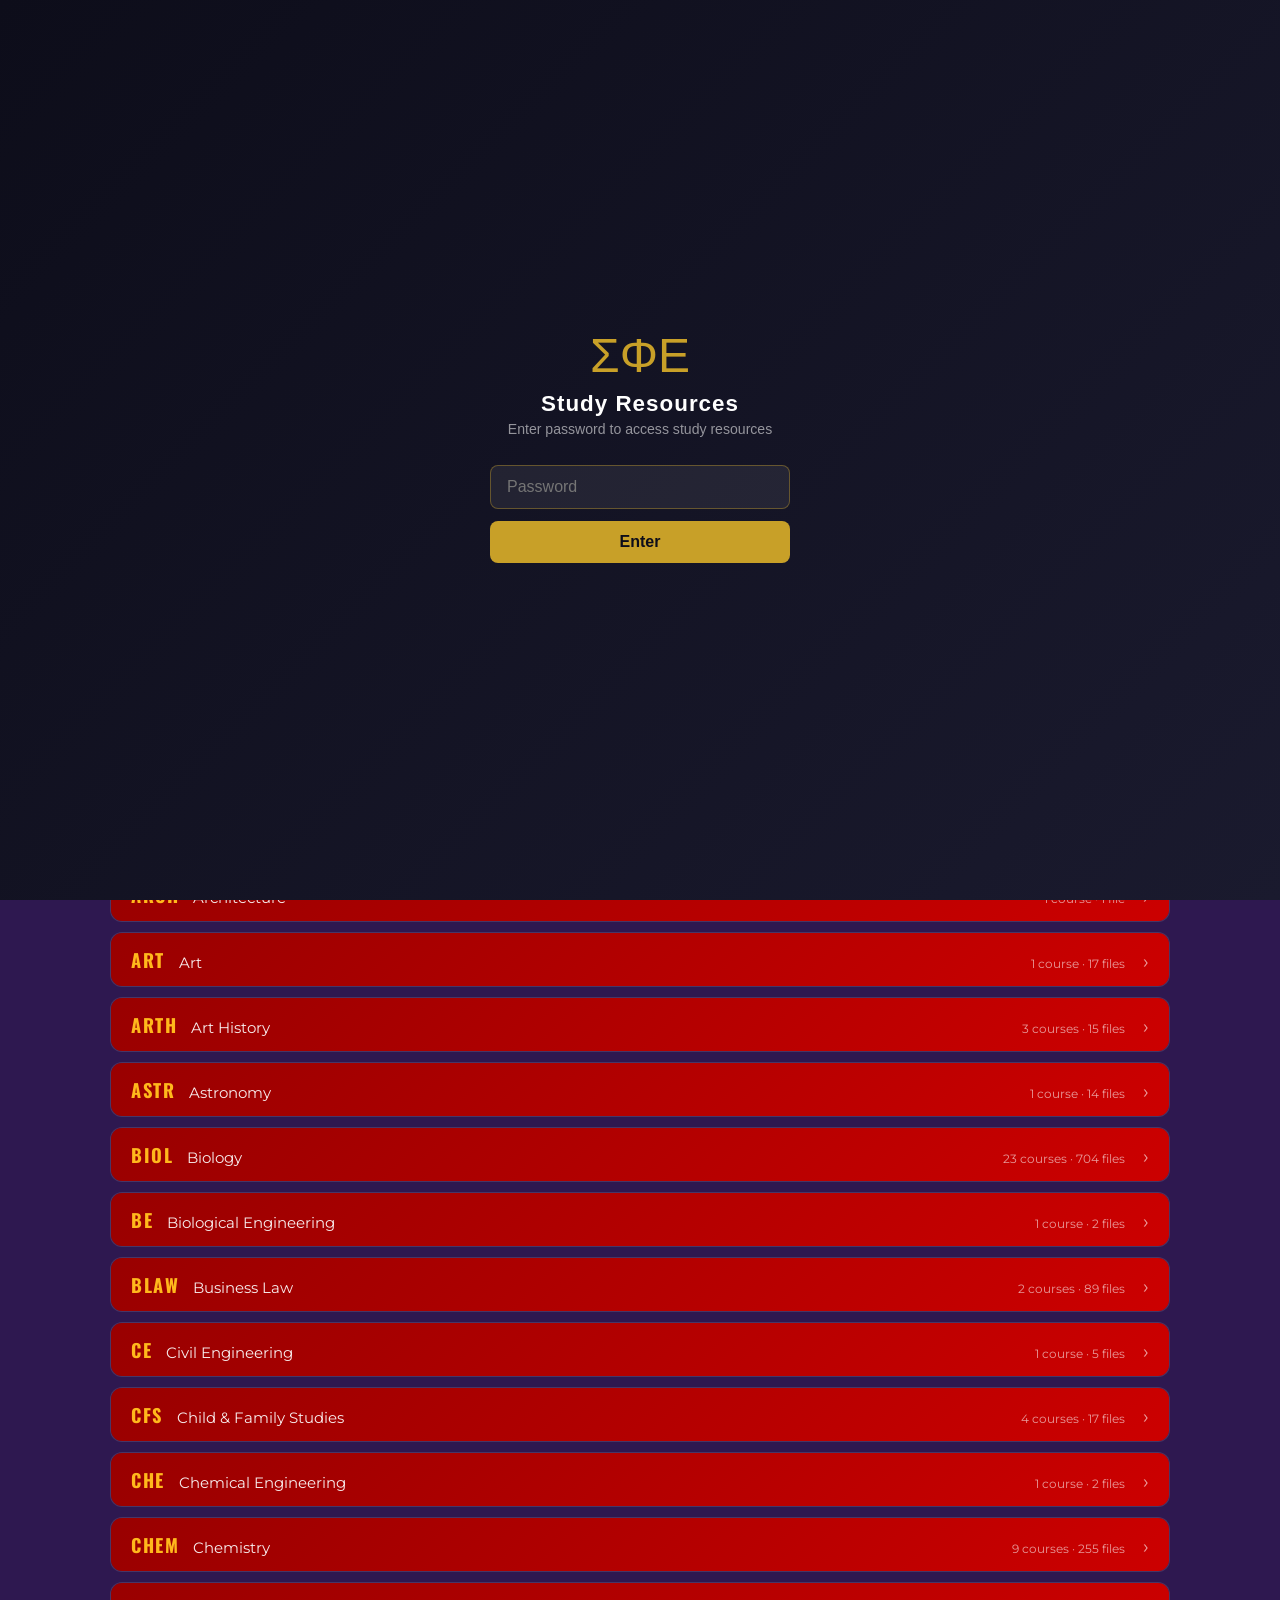
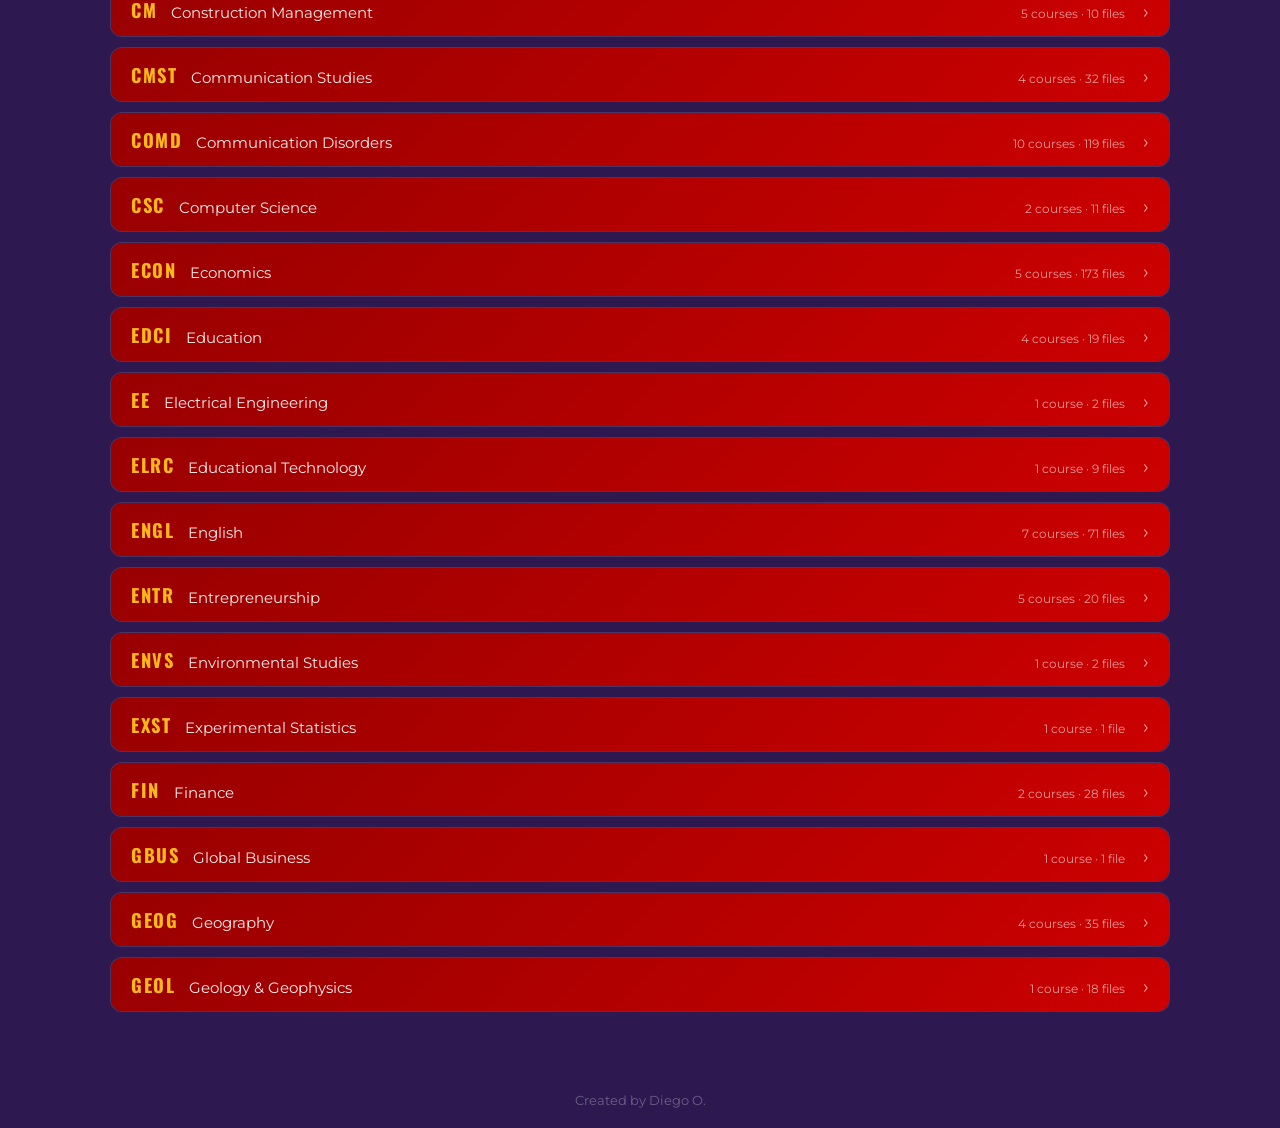
==== commit 7e7a1c3d: "Remove 6 links that are already dead on the source host These files 404 on aceourtests.weebly.com, s" ====
--- a/classes-ag.html
+++ b/classes-ag.html
@@ -1,40 +1,7 @@
 <!DOCTYPE html>
 <html lang="en">
 <head>
-<script>
-(function(){
-  var PW='LAbeta1901',KEY='sigep_auth';
-  if(sessionStorage.getItem(KEY)==='1') return;
-  var style=document.createElement('style');
-  style.textContent='body{visibility:hidden!important}';
-  document.head.appendChild(style);
-  function showGate(){
-    style.remove();
-    var ov=document.createElement('div');
-    ov.style.cssText='position:fixed;inset:0;background:linear-gradient(135deg,#0d0d1a,#1a1a2e);display:flex;align-items:center;justify-content:center;z-index:9999;font-family:sans-serif';
-    ov.innerHTML='<div style="text-align:center;color:#fff;padding:40px;max-width:380px;width:90%">'+
-      '<div style="font-size:3rem;color:#c8a028;margin-bottom:8px">ΣΦΕ</div>'+
-      '<h2 style="margin:0 0 4px;font-size:1.4rem;letter-spacing:1px">Study Resources</h2>'+
-      '<p style="color:rgba(255,255,255,0.55);margin:0 0 28px;font-size:0.88rem">Enter password to access study resources</p>'+
-      '<input id="pw-in" type="password" placeholder="Password" style="width:100%;padding:12px 16px;border-radius:8px;border:1px solid rgba(200,160,40,0.4);background:rgba(255,255,255,0.07);color:#fff;font-size:1rem;box-sizing:border-box;outline:none;margin-bottom:12px">'+
-      '<button id="pw-btn" style="width:100%;padding:12px;background:#c8a028;color:#0d0d1a;border:none;border-radius:8px;font-size:1rem;font-weight:700;cursor:pointer;margin-bottom:10px">Enter</button>'+
-      '<p id="pw-err" style="color:#e74c3c;display:none;margin:0;font-size:0.85rem">Incorrect password. Try again.</p>'+
-      '</div>';
-    document.body.appendChild(ov);
-    document.body.style.visibility='visible';
-    var inp=document.getElementById('pw-in');
-    inp.focus();
-    function check(){
-      if(inp.value===PW){sessionStorage.setItem(KEY,'1');ov.remove();}
-      else{document.getElementById('pw-err').style.display='block';inp.value='';inp.focus();}
-    }
-    document.getElementById('pw-btn').onclick=check;
-    inp.addEventListener('keydown',function(e){if(e.key==='Enter')check();});
-  }
-  if(document.readyState==='loading'){document.addEventListener('DOMContentLoaded',showGate);}
-  else{showGate();}
-})();
-</script>
+<script src="gate.js"></script>
 
   <meta charset="UTF-8" />
   <meta name="viewport" content="width=device-width, initial-scale=1.0" />
@@ -64,7 +31,7 @@
     <h1 class="page-title">Classes A–G</h1>
     <p class="page-subtitle">Course codes starting with A through G &middot; tap a department, or use the menu above</p>
     <div class="alpha-jump">
-      <a href="#ACCT">ACCT</a> <a href="#AGEC">AGEC</a> <a href="#AGRO">AGRO</a> <a href="#ANSC">ANSC</a> <a href="#ANTH">ANTH</a> <a href="#ARCH">ARCH</a> <a href="#ART">ART</a> <a href="#ARTH">ARTH</a> <a href="#ASTR">ASTR</a> <a href="#BIOL">BIOL</a> <a href="#BE">BE</a> <a href="#BLAW">BLAW</a> <a href="#CE">CE</a> <a href="#CFS">CFS</a> <a href="#CHE">CHE</a> <a href="#CHEM">CHEM</a> <a href="#CM">CM</a> <a href="#CMST">CMST</a> <a href="#COMD">COMD</a> <a href="#CSC">CSC</a> <a href="#ECON">ECON</a> <a href="#EDCI">EDCI</a> <a href="#EE">EE</a> <a href="#ELRC">ELRC</a> <a href="#ENGL">ENGL</a> <a href="#ENTR">ENTR</a> <a href="#ENVS">ENVS</a> <a href="#EXST">EXST</a> <a href="#FIN">FIN</a> <a href="#FREN">FREN</a> <a href="#GBUS">GBUS</a> <a href="#GEOG">GEOG</a> <a href="#GEOL">GEOL</a>
+      <a href="#ACCT">ACCT</a> <a href="#AGEC">AGEC</a> <a href="#AGRO">AGRO</a> <a href="#ANSC">ANSC</a> <a href="#ANTH">ANTH</a> <a href="#ARCH">ARCH</a> <a href="#ART">ART</a> <a href="#ARTH">ARTH</a> <a href="#ASTR">ASTR</a> <a href="#BIOL">BIOL</a> <a href="#BE">BE</a> <a href="#BLAW">BLAW</a> <a href="#CE">CE</a> <a href="#CFS">CFS</a> <a href="#CHE">CHE</a> <a href="#CHEM">CHEM</a> <a href="#CM">CM</a> <a href="#CMST">CMST</a> <a href="#COMD">COMD</a> <a href="#CSC">CSC</a> <a href="#ECON">ECON</a> <a href="#EDCI">EDCI</a> <a href="#EE">EE</a> <a href="#ELRC">ELRC</a> <a href="#ENGL">ENGL</a> <a href="#ENTR">ENTR</a> <a href="#ENVS">ENVS</a> <a href="#EXST">EXST</a> <a href="#FIN">FIN</a> <a href="#GBUS">GBUS</a> <a href="#GEOG">GEOG</a> <a href="#GEOL">GEOL</a>
     </div>
       <details class="dir-dept" id="ACCT">
         <summary class="dir-dept-head">
@@ -321,7 +288,7 @@
         <summary class="dir-dept-head">
           <span class="dir-dept-code">CHEM</span>
           <span class="dir-dept-name">Chemistry</span>
-          <span class="dir-dept-meta">9 courses &middot; 256 files</span>
+          <span class="dir-dept-meta">9 courses &middot; 255 files</span>
           <span class="dir-dept-chev">&rsaquo;</span>
         </summary>
         <div class="dir-body">
@@ -330,7 +297,7 @@
             <a class="dir-course" href="resource.html?c=CHEM-1201"><span>CHEM 1201</span><span class="dir-count">22</span></a>
             <a class="dir-course" href="resource.html?c=CHEM-1202"><span>CHEM 1202</span><span class="dir-count">26</span></a>
             <a class="dir-course" href="resource.html?c=CHEM-1212"><span>CHEM 1212</span><span class="dir-count">49</span></a>
-            <a class="dir-course" href="resource.html?c=CHEM-2261"><span>CHEM 2261</span><span class="dir-count">50</span></a>
+            <a class="dir-course" href="resource.html?c=CHEM-2261"><span>CHEM 2261</span><span class="dir-count">49</span></a>
             <a class="dir-course" href="resource.html?c=CHEM-2262"><span>CHEM 2262</span><span class="dir-count">40</span></a>
             <a class="dir-course" href="resource.html?c=CHEM-2264"><span>CHEM 2264</span><span class="dir-count">1</span></a>
             <a class="dir-course" href="resource.html?c=CHEM-2364"><span>CHEM 2364</span><span class="dir-count">52</span></a>
@@ -556,20 +523,6 @@
           <a class="dir-all" href="resource.html?d=FIN&amp;s=ag">See everything in FIN &rarr;</a>
         </div>
       </details>
-      <details class="dir-dept" id="FREN">
-        <summary class="dir-dept-head">
-          <span class="dir-dept-code">FREN</span>
-          <span class="dir-dept-name">French</span>
-          <span class="dir-dept-meta">0 courses &middot; 0 files</span>
-          <span class="dir-dept-chev">&rsaquo;</span>
-        </summary>
-        <div class="dir-body">
-          <div class="dir-courses">
-
-          </div>
-          <a class="dir-all" href="resource.html?d=FREN&amp;s=ag">See everything in FREN &rarr;</a>
-        </div>
-      </details>
       <details class="dir-dept" id="GBUS">
         <summary class="dir-dept-head">
           <span class="dir-dept-code">GBUS</span>
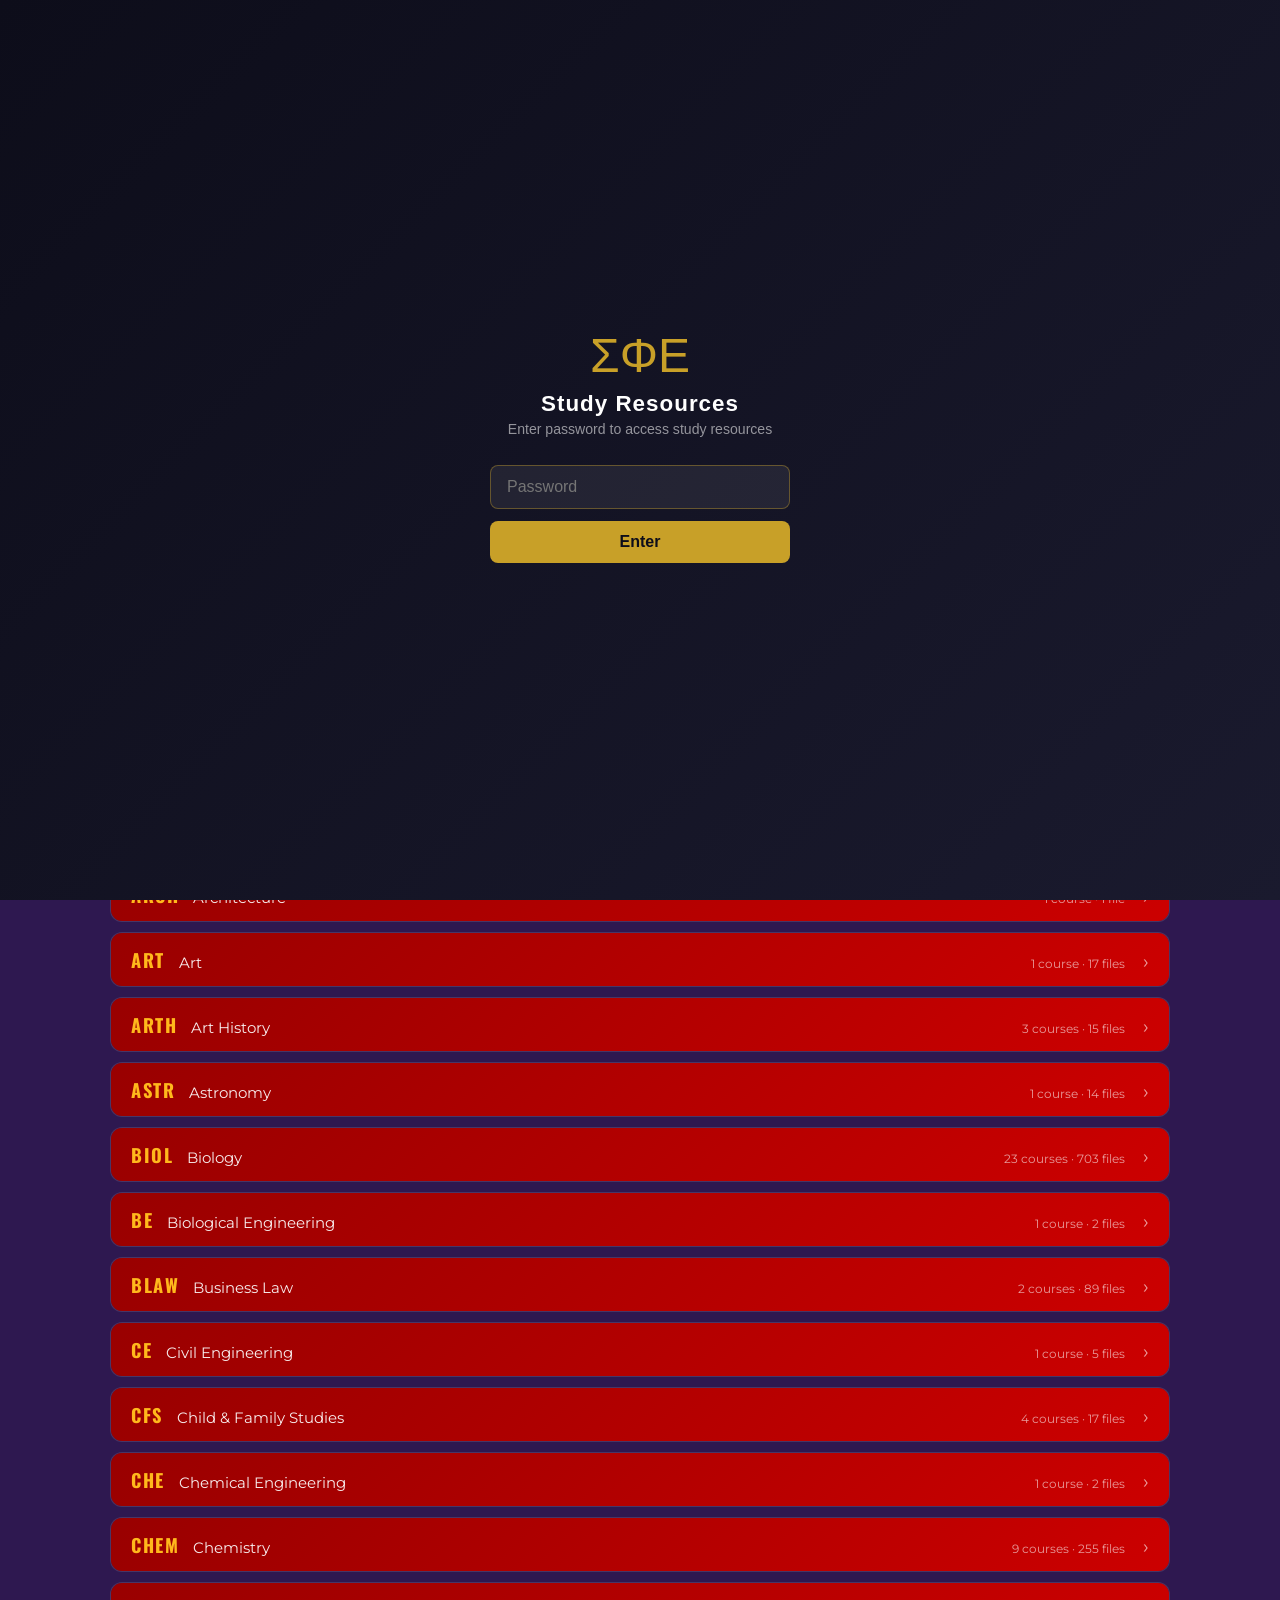
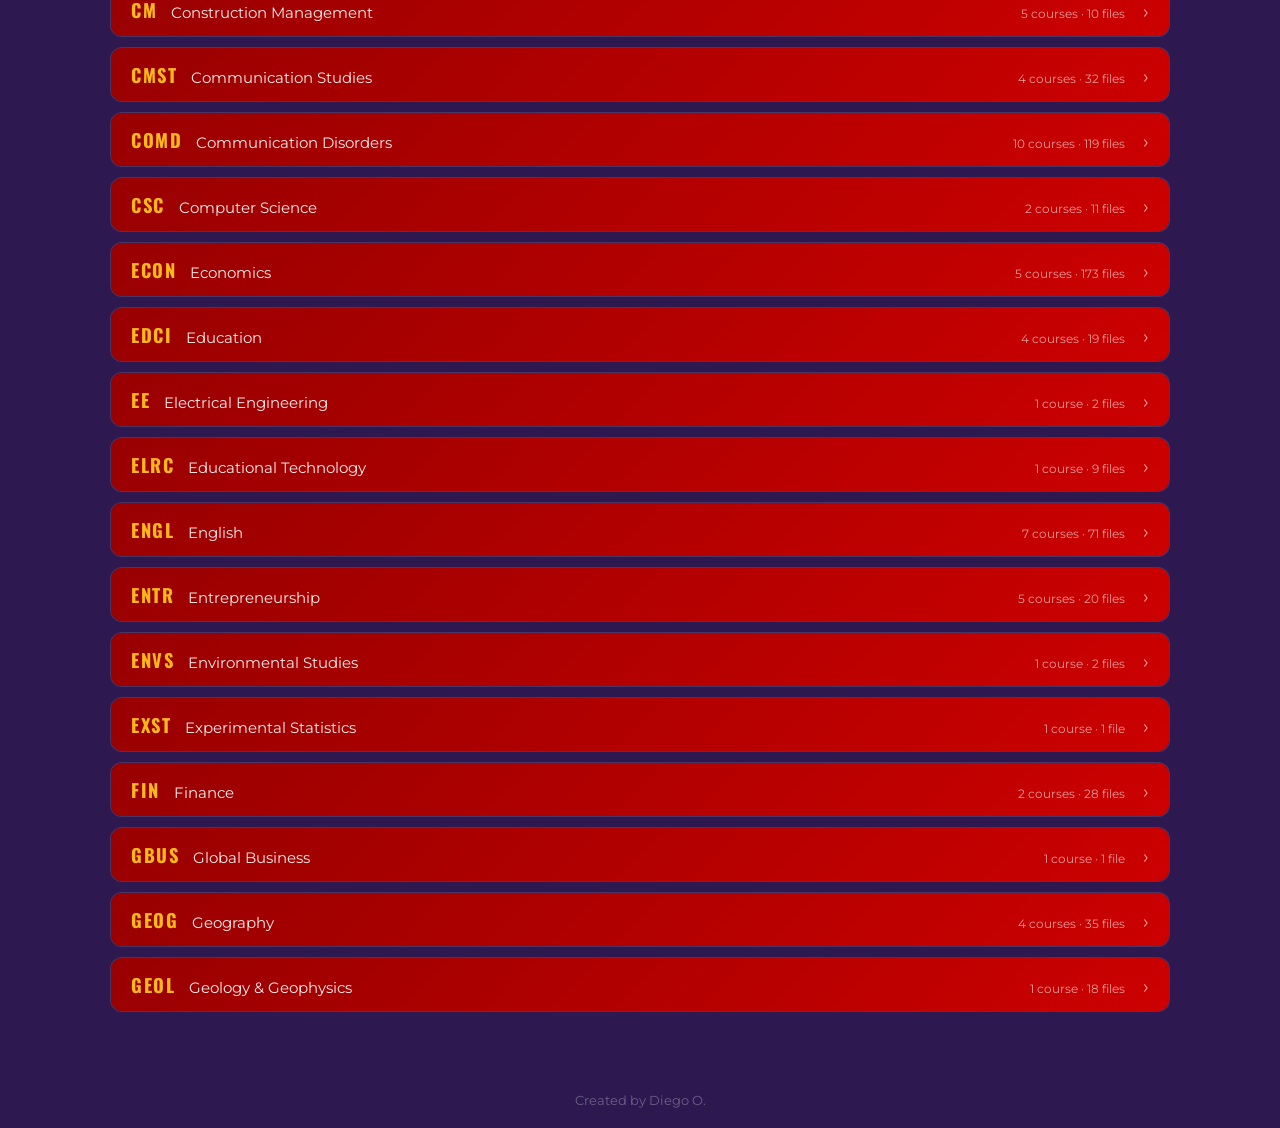
==== commit 092602af: "Remove kahoot_1201.docx — corrupt at the source Weebly serves exactly 1 byte for this file, so the l" ====
--- a/classes-ag.html
+++ b/classes-ag.html
@@ -178,7 +178,7 @@
         <summary class="dir-dept-head">
           <span class="dir-dept-code">BIOL</span>
           <span class="dir-dept-name">Biology</span>
-          <span class="dir-dept-meta">23 courses &middot; 704 files</span>
+          <span class="dir-dept-meta">23 courses &middot; 703 files</span>
           <span class="dir-dept-chev">&rsaquo;</span>
         </summary>
         <div class="dir-body">
@@ -187,7 +187,7 @@
             <a class="dir-course" href="resource.html?c=BIOL-1002"><span>BIOL 1002</span><span class="dir-count">54</span></a>
             <a class="dir-course" href="resource.html?c=BIOL-1005"><span>BIOL 1005</span><span class="dir-count">33</span></a>
             <a class="dir-course" href="resource.html?c=BIOL-1011"><span>BIOL 1011</span><span class="dir-count">10</span></a>
-            <a class="dir-course" href="resource.html?c=BIOL-1201"><span>BIOL 1201</span><span class="dir-count">118</span></a>
+            <a class="dir-course" href="resource.html?c=BIOL-1201"><span>BIOL 1201</span><span class="dir-count">117</span></a>
             <a class="dir-course" href="resource.html?c=BIOL-1202"><span>BIOL 1202</span><span class="dir-count">74</span></a>
             <a class="dir-course" href="resource.html?c=BIOL-1207"><span>BIOL 1207</span><span class="dir-count">1</span></a>
             <a class="dir-course" href="resource.html?c=BIOL-1208"><span>BIOL 1208</span><span class="dir-count">34</span></a>
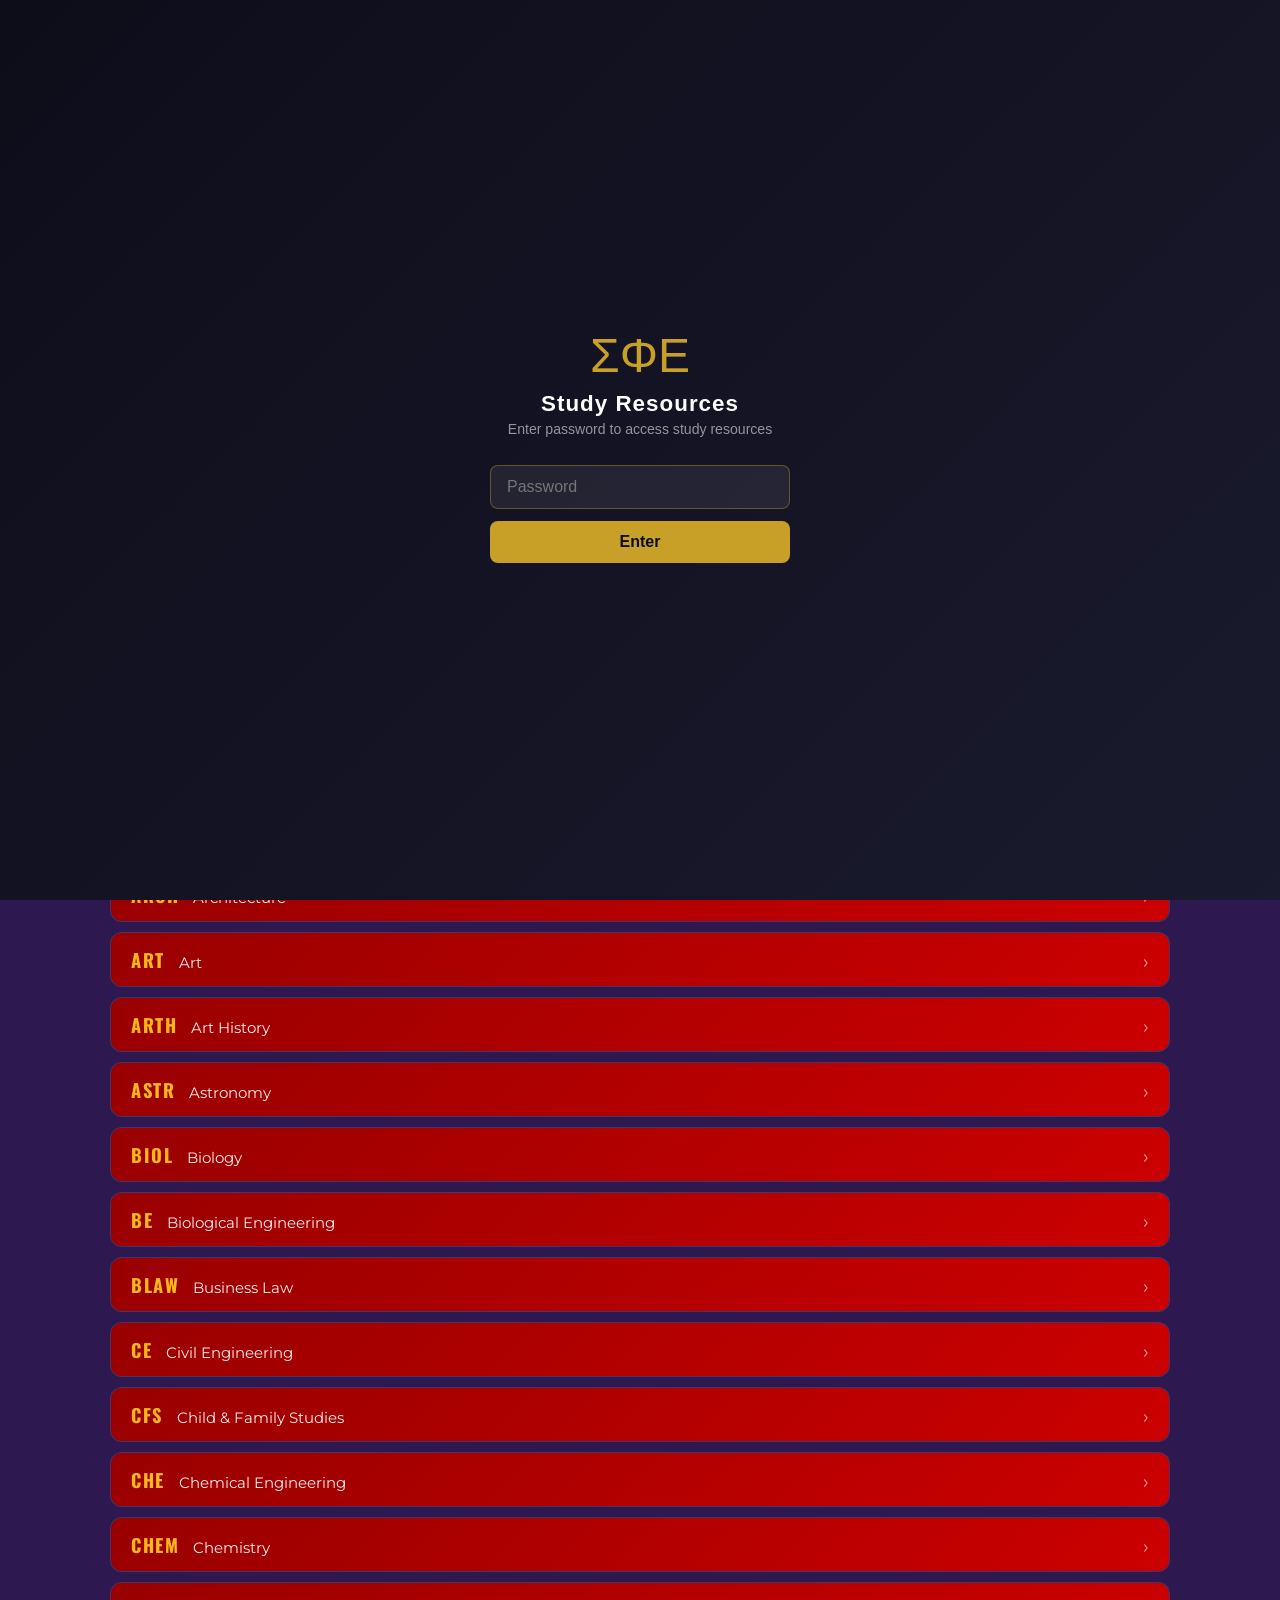
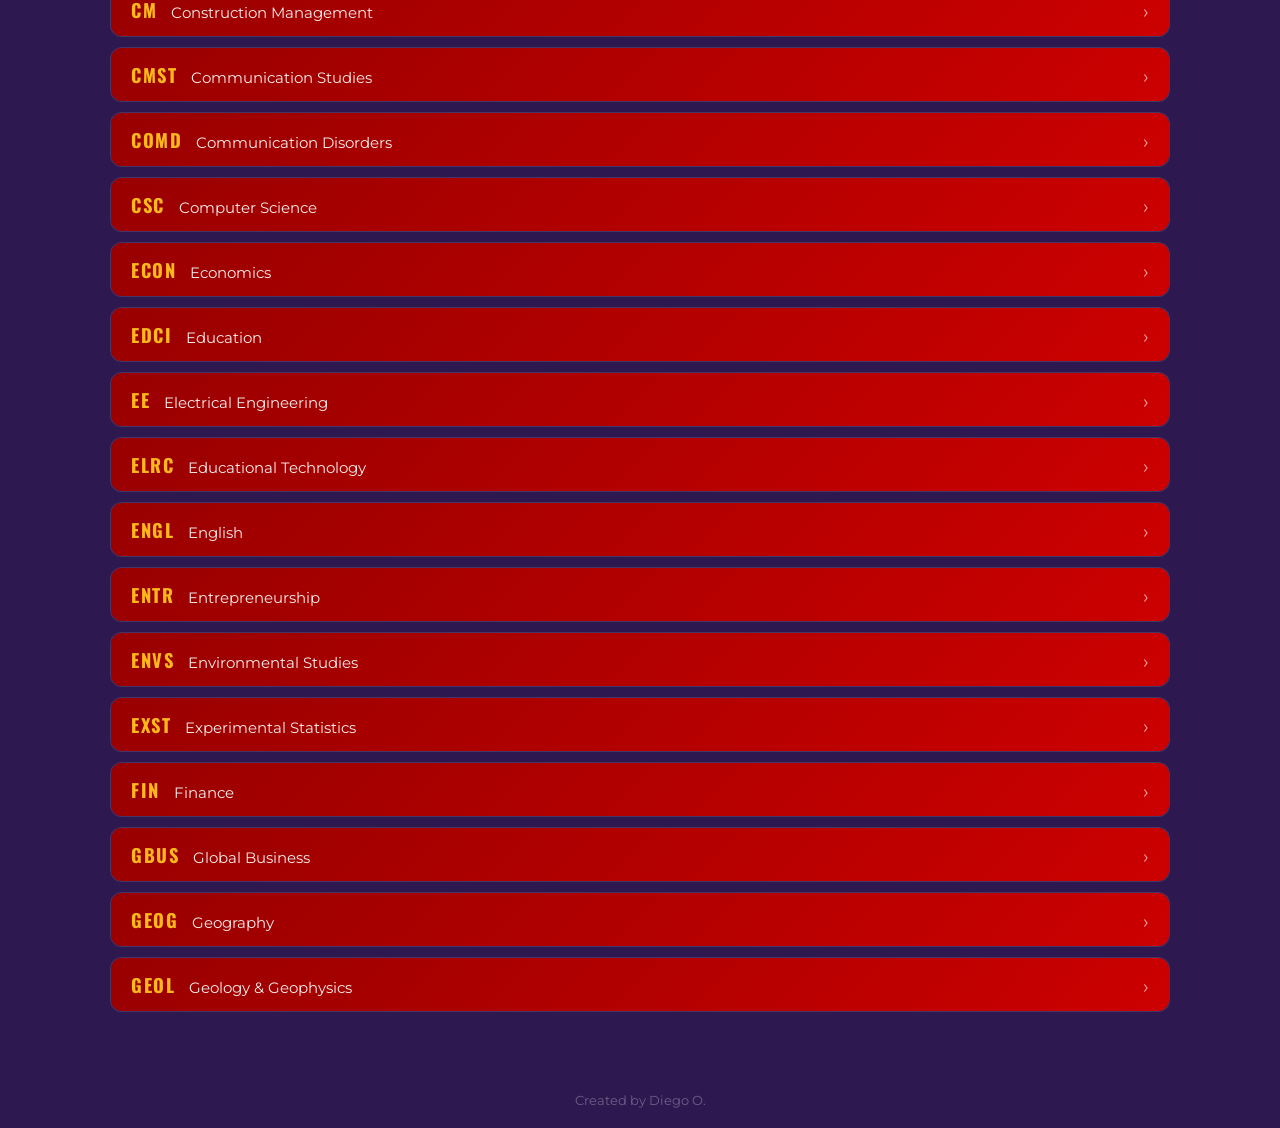
==== commit 2f8523c1: "Fix search bar showing through open menus, drop file counts, rebuild SLC panel The header is sticky " ====
--- a/classes-ag.html
+++ b/classes-ag.html
@@ -37,17 +37,16 @@
         <summary class="dir-dept-head">
           <span class="dir-dept-code">ACCT</span>
           <span class="dir-dept-name">Accounting</span>
-          <span class="dir-dept-meta">6 courses &middot; 76 files</span>
-          <span class="dir-dept-chev">&rsaquo;</span>
-        </summary>
-        <div class="dir-body">
-          <div class="dir-courses">
-            <a class="dir-course" href="resource.html?c=ACCT-2000"><span>ACCT 2000</span><span class="dir-count">44</span></a>
-            <a class="dir-course" href="resource.html?c=ACCT-2001"><span>ACCT 2001</span><span class="dir-count">12</span></a>
-            <a class="dir-course" href="resource.html?c=ACCT-2101"><span>ACCT 2101</span><span class="dir-count">9</span></a>
-            <a class="dir-course" href="resource.html?c=ACCT-3021"><span>ACCT 3021</span><span class="dir-count">4</span></a>
-            <a class="dir-course" href="resource.html?c=ACCT-3321"><span>ACCT 3321</span><span class="dir-count">5</span></a>
-            <a class="dir-course" href="resource.html?c=ACCT-4421"><span>ACCT 4421</span><span class="dir-count">2</span></a>
+          <span class="dir-dept-chev">&rsaquo;</span>
+        </summary>
+        <div class="dir-body">
+          <div class="dir-courses">
+            <a class="dir-course" href="resource.html?c=ACCT-2000">ACCT 2000</a>
+            <a class="dir-course" href="resource.html?c=ACCT-2001">ACCT 2001</a>
+            <a class="dir-course" href="resource.html?c=ACCT-2101">ACCT 2101</a>
+            <a class="dir-course" href="resource.html?c=ACCT-3021">ACCT 3021</a>
+            <a class="dir-course" href="resource.html?c=ACCT-3321">ACCT 3321</a>
+            <a class="dir-course" href="resource.html?c=ACCT-4421">ACCT 4421</a>
           </div>
           <a class="dir-all" href="resource.html?d=ACCT&amp;s=ag">See everything in ACCT &rarr;</a>
         </div>
@@ -56,13 +55,12 @@
         <summary class="dir-dept-head">
           <span class="dir-dept-code">AGEC</span>
           <span class="dir-dept-name">Agricultural Economics</span>
-          <span class="dir-dept-meta">2 courses &middot; 4 files</span>
-          <span class="dir-dept-chev">&rsaquo;</span>
-        </summary>
-        <div class="dir-body">
-          <div class="dir-courses">
-            <a class="dir-course" href="resource.html?c=AGEC-3503"><span>AGEC 3503</span><span class="dir-count">3</span></a>
-            <a class="dir-course" href="resource.html?c=AGEC-4443"><span>AGEC 4443</span><span class="dir-count">1</span></a>
+          <span class="dir-dept-chev">&rsaquo;</span>
+        </summary>
+        <div class="dir-body">
+          <div class="dir-courses">
+            <a class="dir-course" href="resource.html?c=AGEC-3503">AGEC 3503</a>
+            <a class="dir-course" href="resource.html?c=AGEC-4443">AGEC 4443</a>
           </div>
           <a class="dir-all" href="resource.html?d=AGEC&amp;s=ag">See everything in AGEC &rarr;</a>
         </div>
@@ -71,12 +69,11 @@
         <summary class="dir-dept-head">
           <span class="dir-dept-code">AGRO</span>
           <span class="dir-dept-name">Agronomy</span>
-          <span class="dir-dept-meta">1 course &middot; 9 files</span>
-          <span class="dir-dept-chev">&rsaquo;</span>
-        </summary>
-        <div class="dir-body">
-          <div class="dir-courses">
-            <a class="dir-course" href="resource.html?c=AGRO-1001"><span>AGRO 1001</span><span class="dir-count">9</span></a>
+          <span class="dir-dept-chev">&rsaquo;</span>
+        </summary>
+        <div class="dir-body">
+          <div class="dir-courses">
+            <a class="dir-course" href="resource.html?c=AGRO-1001">AGRO 1001</a>
           </div>
           <a class="dir-all" href="resource.html?d=AGRO&amp;s=ag">See everything in AGRO &rarr;</a>
         </div>
@@ -85,17 +82,16 @@
         <summary class="dir-dept-head">
           <span class="dir-dept-code">ANSC</span>
           <span class="dir-dept-name">Animal Sciences</span>
-          <span class="dir-dept-meta">6 courses &middot; 88 files</span>
-          <span class="dir-dept-chev">&rsaquo;</span>
-        </summary>
-        <div class="dir-body">
-          <div class="dir-courses">
-            <a class="dir-course" href="resource.html?c=ANSC-1011"><span>ANSC 1011</span><span class="dir-count">35</span></a>
-            <a class="dir-course" href="resource.html?c=ANSC-2050"><span>ANSC 2050</span><span class="dir-count">20</span></a>
-            <a class="dir-course" href="resource.html?c=ANSC-2053"><span>ANSC 2053</span><span class="dir-count">3</span></a>
-            <a class="dir-course" href="resource.html?c=ANSC-2060"><span>ANSC 2060</span><span class="dir-count">8</span></a>
-            <a class="dir-course" href="resource.html?c=ANSC-2093"><span>ANSC 2093</span><span class="dir-count">1</span></a>
-            <a class="dir-course" href="resource.html?c=ANSC-4045"><span>ANSC 4045</span><span class="dir-count">21</span></a>
+          <span class="dir-dept-chev">&rsaquo;</span>
+        </summary>
+        <div class="dir-body">
+          <div class="dir-courses">
+            <a class="dir-course" href="resource.html?c=ANSC-1011">ANSC 1011</a>
+            <a class="dir-course" href="resource.html?c=ANSC-2050">ANSC 2050</a>
+            <a class="dir-course" href="resource.html?c=ANSC-2053">ANSC 2053</a>
+            <a class="dir-course" href="resource.html?c=ANSC-2060">ANSC 2060</a>
+            <a class="dir-course" href="resource.html?c=ANSC-2093">ANSC 2093</a>
+            <a class="dir-course" href="resource.html?c=ANSC-4045">ANSC 4045</a>
           </div>
           <a class="dir-all" href="resource.html?d=ANSC&amp;s=ag">See everything in ANSC &rarr;</a>
         </div>
@@ -104,14 +100,13 @@
         <summary class="dir-dept-head">
           <span class="dir-dept-code">ANTH</span>
           <span class="dir-dept-name">Anthropology</span>
-          <span class="dir-dept-meta">3 courses &middot; 20 files</span>
-          <span class="dir-dept-chev">&rsaquo;</span>
-        </summary>
-        <div class="dir-body">
-          <div class="dir-courses">
-            <a class="dir-course" href="resource.html?c=ANTH-1001"><span>ANTH 1001</span><span class="dir-count">6</span></a>
-            <a class="dir-course" href="resource.html?c=ANTH-1003"><span>ANTH 1003</span><span class="dir-count">4</span></a>
-            <a class="dir-course" href="resource.html?c=ANTH-3997"><span>ANTH 3997</span><span class="dir-count">10</span></a>
+          <span class="dir-dept-chev">&rsaquo;</span>
+        </summary>
+        <div class="dir-body">
+          <div class="dir-courses">
+            <a class="dir-course" href="resource.html?c=ANTH-1001">ANTH 1001</a>
+            <a class="dir-course" href="resource.html?c=ANTH-1003">ANTH 1003</a>
+            <a class="dir-course" href="resource.html?c=ANTH-3997">ANTH 3997</a>
           </div>
           <a class="dir-all" href="resource.html?d=ANTH&amp;s=ag">See everything in ANTH &rarr;</a>
         </div>
@@ -120,12 +115,11 @@
         <summary class="dir-dept-head">
           <span class="dir-dept-code">ARCH</span>
           <span class="dir-dept-name">Architecture</span>
-          <span class="dir-dept-meta">1 course &middot; 1 file</span>
-          <span class="dir-dept-chev">&rsaquo;</span>
-        </summary>
-        <div class="dir-body">
-          <div class="dir-courses">
-            <a class="dir-course" href="resource.html?c=ARCH-2008"><span>ARCH 2008</span><span class="dir-count">1</span></a>
+          <span class="dir-dept-chev">&rsaquo;</span>
+        </summary>
+        <div class="dir-body">
+          <div class="dir-courses">
+            <a class="dir-course" href="resource.html?c=ARCH-2008">ARCH 2008</a>
           </div>
           <a class="dir-all" href="resource.html?d=ARCH&amp;s=ag">See everything in ARCH &rarr;</a>
         </div>
@@ -134,12 +128,11 @@
         <summary class="dir-dept-head">
           <span class="dir-dept-code">ART</span>
           <span class="dir-dept-name">Art</span>
-          <span class="dir-dept-meta">1 course &middot; 17 files</span>
-          <span class="dir-dept-chev">&rsaquo;</span>
-        </summary>
-        <div class="dir-body">
-          <div class="dir-courses">
-            <a class="dir-course" href="resource.html?c=ART-1001"><span>ART 1001</span><span class="dir-count">17</span></a>
+          <span class="dir-dept-chev">&rsaquo;</span>
+        </summary>
+        <div class="dir-body">
+          <div class="dir-courses">
+            <a class="dir-course" href="resource.html?c=ART-1001">ART 1001</a>
           </div>
           <a class="dir-all" href="resource.html?d=ART&amp;s=ag">See everything in ART &rarr;</a>
         </div>
@@ -148,14 +141,13 @@
         <summary class="dir-dept-head">
           <span class="dir-dept-code">ARTH</span>
           <span class="dir-dept-name">Art History</span>
-          <span class="dir-dept-meta">3 courses &middot; 15 files</span>
-          <span class="dir-dept-chev">&rsaquo;</span>
-        </summary>
-        <div class="dir-body">
-          <div class="dir-courses">
-            <a class="dir-course" href="resource.html?c=ARTH-1441"><span>ARTH 1441</span><span class="dir-count">6</span></a>
-            <a class="dir-course" href="resource.html?c=ARTH-2470"><span>ARTH 2470</span><span class="dir-count">8</span></a>
-            <a class="dir-course" href="resource.html?c=ARTH-4420"><span>ARTH 4420</span><span class="dir-count">1</span></a>
+          <span class="dir-dept-chev">&rsaquo;</span>
+        </summary>
+        <div class="dir-body">
+          <div class="dir-courses">
+            <a class="dir-course" href="resource.html?c=ARTH-1441">ARTH 1441</a>
+            <a class="dir-course" href="resource.html?c=ARTH-2470">ARTH 2470</a>
+            <a class="dir-course" href="resource.html?c=ARTH-4420">ARTH 4420</a>
           </div>
           <a class="dir-all" href="resource.html?d=ARTH&amp;s=ag">See everything in ARTH &rarr;</a>
         </div>
@@ -164,12 +156,11 @@
         <summary class="dir-dept-head">
           <span class="dir-dept-code">ASTR</span>
           <span class="dir-dept-name">Astronomy</span>
-          <span class="dir-dept-meta">1 course &middot; 14 files</span>
-          <span class="dir-dept-chev">&rsaquo;</span>
-        </summary>
-        <div class="dir-body">
-          <div class="dir-courses">
-            <a class="dir-course" href="resource.html?c=ASTR-1101"><span>ASTR 1101</span><span class="dir-count">14</span></a>
+          <span class="dir-dept-chev">&rsaquo;</span>
+        </summary>
+        <div class="dir-body">
+          <div class="dir-courses">
+            <a class="dir-course" href="resource.html?c=ASTR-1101">ASTR 1101</a>
           </div>
           <a class="dir-all" href="resource.html?d=ASTR&amp;s=ag">See everything in ASTR &rarr;</a>
         </div>
@@ -178,34 +169,33 @@
         <summary class="dir-dept-head">
           <span class="dir-dept-code">BIOL</span>
           <span class="dir-dept-name">Biology</span>
-          <span class="dir-dept-meta">23 courses &middot; 703 files</span>
-          <span class="dir-dept-chev">&rsaquo;</span>
-        </summary>
-        <div class="dir-body">
-          <div class="dir-courses">
-            <a class="dir-course" href="resource.html?c=BIOL-1001"><span>BIOL 1001</span><span class="dir-count">33</span></a>
-            <a class="dir-course" href="resource.html?c=BIOL-1002"><span>BIOL 1002</span><span class="dir-count">54</span></a>
-            <a class="dir-course" href="resource.html?c=BIOL-1005"><span>BIOL 1005</span><span class="dir-count">33</span></a>
-            <a class="dir-course" href="resource.html?c=BIOL-1011"><span>BIOL 1011</span><span class="dir-count">10</span></a>
-            <a class="dir-course" href="resource.html?c=BIOL-1201"><span>BIOL 1201</span><span class="dir-count">117</span></a>
-            <a class="dir-course" href="resource.html?c=BIOL-1202"><span>BIOL 1202</span><span class="dir-count">74</span></a>
-            <a class="dir-course" href="resource.html?c=BIOL-1207"><span>BIOL 1207</span><span class="dir-count">1</span></a>
-            <a class="dir-course" href="resource.html?c=BIOL-1208"><span>BIOL 1208</span><span class="dir-count">34</span></a>
-            <a class="dir-course" href="resource.html?c=BIOL-1209"><span>BIOL 1209</span><span class="dir-count">36</span></a>
-            <a class="dir-course" href="resource.html?c=BIOL-1503"><span>BIOL 1503</span><span class="dir-count">7</span></a>
-            <a class="dir-course" href="resource.html?c=BIOL-2051"><span>BIOL 2051</span><span class="dir-count">46</span></a>
-            <a class="dir-course" href="resource.html?c=BIOL-2083"><span>BIOL 2083</span><span class="dir-count">2</span></a>
-            <a class="dir-course" href="resource.html?c=BIOL-2153"><span>BIOL 2153</span><span class="dir-count">50</span></a>
-            <a class="dir-course" href="resource.html?c=BIOL-2160"><span>BIOL 2160</span><span class="dir-count">80</span></a>
-            <a class="dir-course" href="resource.html?c=BIOL-3040"><span>BIOL 3040</span><span class="dir-count">36</span></a>
-            <a class="dir-course" href="resource.html?c=BIOL-3090"><span>BIOL 3090</span><span class="dir-count">18</span></a>
-            <a class="dir-course" href="resource.html?c=BIOL-4070"><span>BIOL 4070</span><span class="dir-count">2</span></a>
-            <a class="dir-course" href="resource.html?c=BIOL-4087"><span>BIOL 4087</span><span class="dir-count">43</span></a>
-            <a class="dir-course" href="resource.html?c=BIOL-4104"><span>BIOL 4104</span><span class="dir-count">1</span></a>
-            <a class="dir-course" href="resource.html?c=BIOL-4110"><span>BIOL 4110</span><span class="dir-count">3</span></a>
-            <a class="dir-course" href="resource.html?c=BIOL-4125"><span>BIOL 4125</span><span class="dir-count">8</span></a>
-            <a class="dir-course" href="resource.html?c=BIOL-4155"><span>BIOL 4155</span><span class="dir-count">7</span></a>
-            <a class="dir-course" href="resource.html?c=BIOL-4160"><span>BIOL 4160</span><span class="dir-count">8</span></a>
+          <span class="dir-dept-chev">&rsaquo;</span>
+        </summary>
+        <div class="dir-body">
+          <div class="dir-courses">
+            <a class="dir-course" href="resource.html?c=BIOL-1001">BIOL 1001</a>
+            <a class="dir-course" href="resource.html?c=BIOL-1002">BIOL 1002</a>
+            <a class="dir-course" href="resource.html?c=BIOL-1005">BIOL 1005</a>
+            <a class="dir-course" href="resource.html?c=BIOL-1011">BIOL 1011</a>
+            <a class="dir-course" href="resource.html?c=BIOL-1201">BIOL 1201</a>
+            <a class="dir-course" href="resource.html?c=BIOL-1202">BIOL 1202</a>
+            <a class="dir-course" href="resource.html?c=BIOL-1207">BIOL 1207</a>
+            <a class="dir-course" href="resource.html?c=BIOL-1208">BIOL 1208</a>
+            <a class="dir-course" href="resource.html?c=BIOL-1209">BIOL 1209</a>
+            <a class="dir-course" href="resource.html?c=BIOL-1503">BIOL 1503</a>
+            <a class="dir-course" href="resource.html?c=BIOL-2051">BIOL 2051</a>
+            <a class="dir-course" href="resource.html?c=BIOL-2083">BIOL 2083</a>
+            <a class="dir-course" href="resource.html?c=BIOL-2153">BIOL 2153</a>
+            <a class="dir-course" href="resource.html?c=BIOL-2160">BIOL 2160</a>
+            <a class="dir-course" href="resource.html?c=BIOL-3040">BIOL 3040</a>
+            <a class="dir-course" href="resource.html?c=BIOL-3090">BIOL 3090</a>
+            <a class="dir-course" href="resource.html?c=BIOL-4070">BIOL 4070</a>
+            <a class="dir-course" href="resource.html?c=BIOL-4087">BIOL 4087</a>
+            <a class="dir-course" href="resource.html?c=BIOL-4104">BIOL 4104</a>
+            <a class="dir-course" href="resource.html?c=BIOL-4110">BIOL 4110</a>
+            <a class="dir-course" href="resource.html?c=BIOL-4125">BIOL 4125</a>
+            <a class="dir-course" href="resource.html?c=BIOL-4155">BIOL 4155</a>
+            <a class="dir-course" href="resource.html?c=BIOL-4160">BIOL 4160</a>
           </div>
           <a class="dir-all" href="resource.html?d=BIOL&amp;s=ag">See everything in BIOL &rarr;</a>
         </div>
@@ -214,12 +204,11 @@
         <summary class="dir-dept-head">
           <span class="dir-dept-code">BE</span>
           <span class="dir-dept-name">Biological Engineering</span>
-          <span class="dir-dept-meta">1 course &middot; 2 files</span>
-          <span class="dir-dept-chev">&rsaquo;</span>
-        </summary>
-        <div class="dir-body">
-          <div class="dir-courses">
-            <a class="dir-course" href="resource.html?c=BE-1251"><span>BE 1251</span><span class="dir-count">2</span></a>
+          <span class="dir-dept-chev">&rsaquo;</span>
+        </summary>
+        <div class="dir-body">
+          <div class="dir-courses">
+            <a class="dir-course" href="resource.html?c=BE-1251">BE 1251</a>
           </div>
           <a class="dir-all" href="resource.html?d=BE&amp;s=ag">See everything in BE &rarr;</a>
         </div>
@@ -228,13 +217,12 @@
         <summary class="dir-dept-head">
           <span class="dir-dept-code">BLAW</span>
           <span class="dir-dept-name">Business Law</span>
-          <span class="dir-dept-meta">2 courses &middot; 89 files</span>
-          <span class="dir-dept-chev">&rsaquo;</span>
-        </summary>
-        <div class="dir-body">
-          <div class="dir-courses">
-            <a class="dir-course" href="resource.html?c=BLAW-3201"><span>BLAW 3201</span><span class="dir-count">84</span></a>
-            <a class="dir-course" href="resource.html?c=BLAW-4203"><span>BLAW 4203</span><span class="dir-count">5</span></a>
+          <span class="dir-dept-chev">&rsaquo;</span>
+        </summary>
+        <div class="dir-body">
+          <div class="dir-courses">
+            <a class="dir-course" href="resource.html?c=BLAW-3201">BLAW 3201</a>
+            <a class="dir-course" href="resource.html?c=BLAW-4203">BLAW 4203</a>
           </div>
           <a class="dir-all" href="resource.html?d=BLAW&amp;s=ag">See everything in BLAW &rarr;</a>
         </div>
@@ -243,12 +231,11 @@
         <summary class="dir-dept-head">
           <span class="dir-dept-code">CE</span>
           <span class="dir-dept-name">Civil Engineering</span>
-          <span class="dir-dept-meta">1 course &middot; 5 files</span>
-          <span class="dir-dept-chev">&rsaquo;</span>
-        </summary>
-        <div class="dir-body">
-          <div class="dir-courses">
-            <a class="dir-course" href="resource.html?c=CE-2450"><span>CE 2450</span><span class="dir-count">5</span></a>
+          <span class="dir-dept-chev">&rsaquo;</span>
+        </summary>
+        <div class="dir-body">
+          <div class="dir-courses">
+            <a class="dir-course" href="resource.html?c=CE-2450">CE 2450</a>
           </div>
           <a class="dir-all" href="resource.html?d=CE&amp;s=ag">See everything in CE &rarr;</a>
         </div>
@@ -257,15 +244,14 @@
         <summary class="dir-dept-head">
           <span class="dir-dept-code">CFS</span>
           <span class="dir-dept-name">Child &amp; Family Studies</span>
-          <span class="dir-dept-meta">4 courses &middot; 17 files</span>
-          <span class="dir-dept-chev">&rsaquo;</span>
-        </summary>
-        <div class="dir-body">
-          <div class="dir-courses">
-            <a class="dir-course" href="resource.html?c=CFS-2065"><span>CFS 2065</span><span class="dir-count">1</span></a>
-            <a class="dir-course" href="resource.html?c=CFS-4052"><span>CFS 4052</span><span class="dir-count">2</span></a>
-            <a class="dir-course" href="resource.html?c=CFS-4053"><span>CFS 4053</span><span class="dir-count">2</span></a>
-            <a class="dir-course" href="resource.html?c=CFS-4062"><span>CFS 4062</span><span class="dir-count">12</span></a>
+          <span class="dir-dept-chev">&rsaquo;</span>
+        </summary>
+        <div class="dir-body">
+          <div class="dir-courses">
+            <a class="dir-course" href="resource.html?c=CFS-2065">CFS 2065</a>
+            <a class="dir-course" href="resource.html?c=CFS-4052">CFS 4052</a>
+            <a class="dir-course" href="resource.html?c=CFS-4053">CFS 4053</a>
+            <a class="dir-course" href="resource.html?c=CFS-4062">CFS 4062</a>
           </div>
           <a class="dir-all" href="resource.html?d=CFS&amp;s=ag">See everything in CFS &rarr;</a>
         </div>
@@ -274,12 +260,11 @@
         <summary class="dir-dept-head">
           <span class="dir-dept-code">CHE</span>
           <span class="dir-dept-name">Chemical Engineering</span>
-          <span class="dir-dept-meta">1 course &middot; 2 files</span>
-          <span class="dir-dept-chev">&rsaquo;</span>
-        </summary>
-        <div class="dir-body">
-          <div class="dir-courses">
-            <a class="dir-course" href="resource.html?c=CHE-4220"><span>CHE 4220</span><span class="dir-count">2</span></a>
+          <span class="dir-dept-chev">&rsaquo;</span>
+        </summary>
+        <div class="dir-body">
+          <div class="dir-courses">
+            <a class="dir-course" href="resource.html?c=CHE-4220">CHE 4220</a>
           </div>
           <a class="dir-all" href="resource.html?d=CHE&amp;s=ag">See everything in CHE &rarr;</a>
         </div>
@@ -288,20 +273,19 @@
         <summary class="dir-dept-head">
           <span class="dir-dept-code">CHEM</span>
           <span class="dir-dept-name">Chemistry</span>
-          <span class="dir-dept-meta">9 courses &middot; 255 files</span>
-          <span class="dir-dept-chev">&rsaquo;</span>
-        </summary>
-        <div class="dir-body">
-          <div class="dir-courses">
-            <a class="dir-course" href="resource.html?c=CHEM-1001"><span>CHEM 1001</span><span class="dir-count">10</span></a>
-            <a class="dir-course" href="resource.html?c=CHEM-1201"><span>CHEM 1201</span><span class="dir-count">22</span></a>
-            <a class="dir-course" href="resource.html?c=CHEM-1202"><span>CHEM 1202</span><span class="dir-count">26</span></a>
-            <a class="dir-course" href="resource.html?c=CHEM-1212"><span>CHEM 1212</span><span class="dir-count">49</span></a>
-            <a class="dir-course" href="resource.html?c=CHEM-2261"><span>CHEM 2261</span><span class="dir-count">49</span></a>
-            <a class="dir-course" href="resource.html?c=CHEM-2262"><span>CHEM 2262</span><span class="dir-count">40</span></a>
-            <a class="dir-course" href="resource.html?c=CHEM-2264"><span>CHEM 2264</span><span class="dir-count">1</span></a>
-            <a class="dir-course" href="resource.html?c=CHEM-2364"><span>CHEM 2364</span><span class="dir-count">52</span></a>
-            <a class="dir-course" href="resource.html?c=CHEM-2462"><span>CHEM 2462</span><span class="dir-count">6</span></a>
+          <span class="dir-dept-chev">&rsaquo;</span>
+        </summary>
+        <div class="dir-body">
+          <div class="dir-courses">
+            <a class="dir-course" href="resource.html?c=CHEM-1001">CHEM 1001</a>
+            <a class="dir-course" href="resource.html?c=CHEM-1201">CHEM 1201</a>
+            <a class="dir-course" href="resource.html?c=CHEM-1202">CHEM 1202</a>
+            <a class="dir-course" href="resource.html?c=CHEM-1212">CHEM 1212</a>
+            <a class="dir-course" href="resource.html?c=CHEM-2261">CHEM 2261</a>
+            <a class="dir-course" href="resource.html?c=CHEM-2262">CHEM 2262</a>
+            <a class="dir-course" href="resource.html?c=CHEM-2264">CHEM 2264</a>
+            <a class="dir-course" href="resource.html?c=CHEM-2364">CHEM 2364</a>
+            <a class="dir-course" href="resource.html?c=CHEM-2462">CHEM 2462</a>
           </div>
           <a class="dir-all" href="resource.html?d=CHEM&amp;s=ag">See everything in CHEM &rarr;</a>
         </div>
@@ -310,16 +294,15 @@
         <summary class="dir-dept-head">
           <span class="dir-dept-code">CM</span>
           <span class="dir-dept-name">Construction Management</span>
-          <span class="dir-dept-meta">5 courses &middot; 10 files</span>
-          <span class="dir-dept-chev">&rsaquo;</span>
-        </summary>
-        <div class="dir-body">
-          <div class="dir-courses">
-            <a class="dir-course" href="resource.html?c=CM-1011"><span>CM 1011</span><span class="dir-count">3</span></a>
-            <a class="dir-course" href="resource.html?c=CM-1020"><span>CM 1020</span><span class="dir-count">1</span></a>
-            <a class="dir-course" href="resource.html?c=CM-2105"><span>CM 2105</span><span class="dir-count">2</span></a>
-            <a class="dir-course" href="resource.html?c=CM-2501"><span>CM 2501</span><span class="dir-count">2</span></a>
-            <a class="dir-course" href="resource.html?c=CM-2112"><span>CM 2112</span><span class="dir-count">2</span></a>
+          <span class="dir-dept-chev">&rsaquo;</span>
+        </summary>
+        <div class="dir-body">
+          <div class="dir-courses">
+            <a class="dir-course" href="resource.html?c=CM-1011">CM 1011</a>
+            <a class="dir-course" href="resource.html?c=CM-1020">CM 1020</a>
+            <a class="dir-course" href="resource.html?c=CM-2105">CM 2105</a>
+            <a class="dir-course" href="resource.html?c=CM-2501">CM 2501</a>
+            <a class="dir-course" href="resource.html?c=CM-2112">CM 2112</a>
           </div>
           <a class="dir-all" href="resource.html?d=CM&amp;s=ag">See everything in CM &rarr;</a>
         </div>
@@ -328,15 +311,14 @@
         <summary class="dir-dept-head">
           <span class="dir-dept-code">CMST</span>
           <span class="dir-dept-name">Communication Studies</span>
-          <span class="dir-dept-meta">4 courses &middot; 32 files</span>
-          <span class="dir-dept-chev">&rsaquo;</span>
-        </summary>
-        <div class="dir-body">
-          <div class="dir-courses">
-            <a class="dir-course" href="resource.html?c=CMST-1150"><span>CMST 1150</span><span class="dir-count">3</span></a>
-            <a class="dir-course" href="resource.html?c=CMST-2010"><span>CMST 2010</span><span class="dir-count">2</span></a>
-            <a class="dir-course" href="resource.html?c=CMST-2060"><span>CMST 2060</span><span class="dir-count">15</span></a>
-            <a class="dir-course" href="resource.html?c=CMST-2061"><span>CMST 2061</span><span class="dir-count">12</span></a>
+          <span class="dir-dept-chev">&rsaquo;</span>
+        </summary>
+        <div class="dir-body">
+          <div class="dir-courses">
+            <a class="dir-course" href="resource.html?c=CMST-1150">CMST 1150</a>
+            <a class="dir-course" href="resource.html?c=CMST-2010">CMST 2010</a>
+            <a class="dir-course" href="resource.html?c=CMST-2060">CMST 2060</a>
+            <a class="dir-course" href="resource.html?c=CMST-2061">CMST 2061</a>
           </div>
           <a class="dir-all" href="resource.html?d=CMST&amp;s=ag">See everything in CMST &rarr;</a>
         </div>
@@ -345,21 +327,20 @@
         <summary class="dir-dept-head">
           <span class="dir-dept-code">COMD</span>
           <span class="dir-dept-name">Communication Disorders</span>
-          <span class="dir-dept-meta">10 courses &middot; 119 files</span>
-          <span class="dir-dept-chev">&rsaquo;</span>
-        </summary>
-        <div class="dir-body">
-          <div class="dir-courses">
-            <a class="dir-course" href="resource.html?c=COMD-2050"><span>COMD 2050</span><span class="dir-count">21</span></a>
-            <a class="dir-course" href="resource.html?c=COMD-2081"><span>COMD 2081</span><span class="dir-count">3</span></a>
-            <a class="dir-course" href="resource.html?c=COMD-3150"><span>COMD 3150</span><span class="dir-count">14</span></a>
-            <a class="dir-course" href="resource.html?c=COMD-4153"><span>COMD 4153</span><span class="dir-count">11</span></a>
-            <a class="dir-course" href="resource.html?c=COMD-4250"><span>COMD 4250</span><span class="dir-count">9</span></a>
-            <a class="dir-course" href="resource.html?c=COMD-4380"><span>COMD 4380</span><span class="dir-count">11</span></a>
-            <a class="dir-course" href="resource.html?c=COMD-4382"><span>COMD 4382</span><span class="dir-count">6</span></a>
-            <a class="dir-course" href="resource.html?c=COMD-4383"><span>COMD 4383</span><span class="dir-count">18</span></a>
-            <a class="dir-course" href="resource.html?c=COMD-4590"><span>COMD 4590</span><span class="dir-count">25</span></a>
-            <a class="dir-course" href="resource.html?c=COMD-4681"><span>COMD 4681</span><span class="dir-count">1</span></a>
+          <span class="dir-dept-chev">&rsaquo;</span>
+        </summary>
+        <div class="dir-body">
+          <div class="dir-courses">
+            <a class="dir-course" href="resource.html?c=COMD-2050">COMD 2050</a>
+            <a class="dir-course" href="resource.html?c=COMD-2081">COMD 2081</a>
+            <a class="dir-course" href="resource.html?c=COMD-3150">COMD 3150</a>
+            <a class="dir-course" href="resource.html?c=COMD-4153">COMD 4153</a>
+            <a class="dir-course" href="resource.html?c=COMD-4250">COMD 4250</a>
+            <a class="dir-course" href="resource.html?c=COMD-4380">COMD 4380</a>
+            <a class="dir-course" href="resource.html?c=COMD-4382">COMD 4382</a>
+            <a class="dir-course" href="resource.html?c=COMD-4383">COMD 4383</a>
+            <a class="dir-course" href="resource.html?c=COMD-4590">COMD 4590</a>
+            <a class="dir-course" href="resource.html?c=COMD-4681">COMD 4681</a>
           </div>
           <a class="dir-all" href="resource.html?d=COMD&amp;s=ag">See everything in COMD &rarr;</a>
         </div>
@@ -368,13 +349,12 @@
         <summary class="dir-dept-head">
           <span class="dir-dept-code">CSC</span>
           <span class="dir-dept-name">Computer Science</span>
-          <span class="dir-dept-meta">2 courses &middot; 11 files</span>
-          <span class="dir-dept-chev">&rsaquo;</span>
-        </summary>
-        <div class="dir-body">
-          <div class="dir-courses">
-            <a class="dir-course" href="resource.html?c=CSC-2463"><span>CSC 2463</span><span class="dir-count">5</span></a>
-            <a class="dir-course" href="resource.html?c=CSC-4101"><span>CSC 4101</span><span class="dir-count">6</span></a>
+          <span class="dir-dept-chev">&rsaquo;</span>
+        </summary>
+        <div class="dir-body">
+          <div class="dir-courses">
+            <a class="dir-course" href="resource.html?c=CSC-2463">CSC 2463</a>
+            <a class="dir-course" href="resource.html?c=CSC-4101">CSC 4101</a>
           </div>
           <a class="dir-all" href="resource.html?d=CSC&amp;s=ag">See everything in CSC &rarr;</a>
         </div>
@@ -383,16 +363,15 @@
         <summary class="dir-dept-head">
           <span class="dir-dept-code">ECON</span>
           <span class="dir-dept-name">Economics</span>
-          <span class="dir-dept-meta">5 courses &middot; 173 files</span>
-          <span class="dir-dept-chev">&rsaquo;</span>
-        </summary>
-        <div class="dir-body">
-          <div class="dir-courses">
-            <a class="dir-course" href="resource.html?c=ECON-2000"><span>ECON 2000</span><span class="dir-count">76</span></a>
-            <a class="dir-course" href="resource.html?c=ECON-2010"><span>ECON 2010</span><span class="dir-count">53</span></a>
-            <a class="dir-course" href="resource.html?c=ECON-2030"><span>ECON 2030</span><span class="dir-count">32</span></a>
-            <a class="dir-course" href="resource.html?c=ECON-2035"><span>ECON 2035</span><span class="dir-count">9</span></a>
-            <a class="dir-course" href="resource.html?c=ECON-4520"><span>ECON 4520</span><span class="dir-count">3</span></a>
+          <span class="dir-dept-chev">&rsaquo;</span>
+        </summary>
+        <div class="dir-body">
+          <div class="dir-courses">
+            <a class="dir-course" href="resource.html?c=ECON-2000">ECON 2000</a>
+            <a class="dir-course" href="resource.html?c=ECON-2010">ECON 2010</a>
+            <a class="dir-course" href="resource.html?c=ECON-2030">ECON 2030</a>
+            <a class="dir-course" href="resource.html?c=ECON-2035">ECON 2035</a>
+            <a class="dir-course" href="resource.html?c=ECON-4520">ECON 4520</a>
           </div>
           <a class="dir-all" href="resource.html?d=ECON&amp;s=ag">See everything in ECON &rarr;</a>
         </div>
@@ -401,15 +380,14 @@
         <summary class="dir-dept-head">
           <span class="dir-dept-code">EDCI</span>
           <span class="dir-dept-name">Education</span>
-          <span class="dir-dept-meta">4 courses &middot; 19 files</span>
-          <span class="dir-dept-chev">&rsaquo;</span>
-        </summary>
-        <div class="dir-body">
-          <div class="dir-courses">
-            <a class="dir-course" href="resource.html?c=EDCI-1001"><span>EDCI 1001</span><span class="dir-count">5</span></a>
-            <a class="dir-course" href="resource.html?c=EDCI-2030"><span>EDCI 2030</span><span class="dir-count">2</span></a>
-            <a class="dir-course" href="resource.html?c=EDCI-2700"><span>EDCI 2700</span><span class="dir-count">5</span></a>
-            <a class="dir-course" href="resource.html?c=EDCI-3000"><span>EDCI 3000</span><span class="dir-count">7</span></a>
+          <span class="dir-dept-chev">&rsaquo;</span>
+        </summary>
+        <div class="dir-body">
+          <div class="dir-courses">
+            <a class="dir-course" href="resource.html?c=EDCI-1001">EDCI 1001</a>
+            <a class="dir-course" href="resource.html?c=EDCI-2030">EDCI 2030</a>
+            <a class="dir-course" href="resource.html?c=EDCI-2700">EDCI 2700</a>
+            <a class="dir-course" href="resource.html?c=EDCI-3000">EDCI 3000</a>
           </div>
           <a class="dir-all" href="resource.html?d=EDCI&amp;s=ag">See everything in EDCI &rarr;</a>
         </div>
@@ -418,12 +396,11 @@
         <summary class="dir-dept-head">
           <span class="dir-dept-code">EE</span>
           <span class="dir-dept-name">Electrical Engineering</span>
-          <span class="dir-dept-meta">1 course &middot; 2 files</span>
-          <span class="dir-dept-chev">&rsaquo;</span>
-        </summary>
-        <div class="dir-body">
-          <div class="dir-courses">
-            <a class="dir-course" href="resource.html?c=EE-3950"><span>EE 3950</span><span class="dir-count">2</span></a>
+          <span class="dir-dept-chev">&rsaquo;</span>
+        </summary>
+        <div class="dir-body">
+          <div class="dir-courses">
+            <a class="dir-course" href="resource.html?c=EE-3950">EE 3950</a>
           </div>
           <a class="dir-all" href="resource.html?d=EE&amp;s=ag">See everything in EE &rarr;</a>
         </div>
@@ -432,12 +409,11 @@
         <summary class="dir-dept-head">
           <span class="dir-dept-code">ELRC</span>
           <span class="dir-dept-name">Educational Technology</span>
-          <span class="dir-dept-meta">1 course &middot; 9 files</span>
-          <span class="dir-dept-chev">&rsaquo;</span>
-        </summary>
-        <div class="dir-body">
-          <div class="dir-courses">
-            <a class="dir-course" href="resource.html?c=ELRC-3500"><span>ELRC 3500</span><span class="dir-count">9</span></a>
+          <span class="dir-dept-chev">&rsaquo;</span>
+        </summary>
+        <div class="dir-body">
+          <div class="dir-courses">
+            <a class="dir-course" href="resource.html?c=ELRC-3500">ELRC 3500</a>
           </div>
           <a class="dir-all" href="resource.html?d=ELRC&amp;s=ag">See everything in ELRC &rarr;</a>
         </div>
@@ -446,18 +422,17 @@
         <summary class="dir-dept-head">
           <span class="dir-dept-code">ENGL</span>
           <span class="dir-dept-name">English</span>
-          <span class="dir-dept-meta">7 courses &middot; 71 files</span>
-          <span class="dir-dept-chev">&rsaquo;</span>
-        </summary>
-        <div class="dir-body">
-          <div class="dir-courses">
-            <a class="dir-course" href="resource.html?c=ENGL-1001"><span>ENGL 1001</span><span class="dir-count">5</span></a>
-            <a class="dir-course" href="resource.html?c=ENGL-2000"><span>ENGL 2000</span><span class="dir-count">11</span></a>
-            <a class="dir-course" href="resource.html?c=ENGL-2002"><span>ENGL 2002</span><span class="dir-count">31</span></a>
-            <a class="dir-course" href="resource.html?c=ENGL-2009"><span>ENGL 2009</span><span class="dir-count">2</span></a>
-            <a class="dir-course" href="resource.html?c=ENGL-2024"><span>ENGL 2024</span><span class="dir-count">10</span></a>
-            <a class="dir-course" href="resource.html?c=ENGL-2148"><span>ENGL 2148</span><span class="dir-count">8</span></a>
-            <a class="dir-course" href="resource.html?c=ENGL-2220"><span>ENGL 2220</span><span class="dir-count">4</span></a>
+          <span class="dir-dept-chev">&rsaquo;</span>
+        </summary>
+        <div class="dir-body">
+          <div class="dir-courses">
+            <a class="dir-course" href="resource.html?c=ENGL-1001">ENGL 1001</a>
+            <a class="dir-course" href="resource.html?c=ENGL-2000">ENGL 2000</a>
+            <a class="dir-course" href="resource.html?c=ENGL-2002">ENGL 2002</a>
+            <a class="dir-course" href="resource.html?c=ENGL-2009">ENGL 2009</a>
+            <a class="dir-course" href="resource.html?c=ENGL-2024">ENGL 2024</a>
+            <a class="dir-course" href="resource.html?c=ENGL-2148">ENGL 2148</a>
+            <a class="dir-course" href="resource.html?c=ENGL-2220">ENGL 2220</a>
           </div>
           <a class="dir-all" href="resource.html?d=ENGL&amp;s=ag">See everything in ENGL &rarr;</a>
         </div>
@@ -466,16 +441,15 @@
         <summary class="dir-dept-head">
           <span class="dir-dept-code">ENTR</span>
           <span class="dir-dept-name">Entrepreneurship</span>
-          <span class="dir-dept-meta">5 courses &middot; 20 files</span>
-          <span class="dir-dept-chev">&rsaquo;</span>
-        </summary>
-        <div class="dir-body">
-          <div class="dir-courses">
-            <a class="dir-course" href="resource.html?c=ENTR-2000"><span>ENTR 2000</span><span class="dir-count">1</span></a>
-            <a class="dir-course" href="resource.html?c=ENTR-3012"><span>ENTR 3012</span><span class="dir-count">10</span></a>
-            <a class="dir-course" href="resource.html?c=ENTR-3111"><span>ENTR 3111</span><span class="dir-count">6</span></a>
-            <a class="dir-course" href="resource.html?c=ENTR-4010"><span>ENTR 4010</span><span class="dir-count">2</span></a>
-            <a class="dir-course" href="resource.html?c=ENTR-4114"><span>ENTR 4114</span><span class="dir-count">1</span></a>
+          <span class="dir-dept-chev">&rsaquo;</span>
+        </summary>
+        <div class="dir-body">
+          <div class="dir-courses">
+            <a class="dir-course" href="resource.html?c=ENTR-2000">ENTR 2000</a>
+            <a class="dir-course" href="resource.html?c=ENTR-3012">ENTR 3012</a>
+            <a class="dir-course" href="resource.html?c=ENTR-3111">ENTR 3111</a>
+            <a class="dir-course" href="resource.html?c=ENTR-4010">ENTR 4010</a>
+            <a class="dir-course" href="resource.html?c=ENTR-4114">ENTR 4114</a>
           </div>
           <a class="dir-all" href="resource.html?d=ENTR&amp;s=ag">See everything in ENTR &rarr;</a>
         </div>
@@ -484,12 +458,11 @@
         <summary class="dir-dept-head">
           <span class="dir-dept-code">ENVS</span>
           <span class="dir-dept-name">Environmental Studies</span>
-          <span class="dir-dept-meta">1 course &middot; 2 files</span>
-          <span class="dir-dept-chev">&rsaquo;</span>
-        </summary>
-        <div class="dir-body">
-          <div class="dir-courses">
-            <a class="dir-course" href="resource.html?c=ENVS-1127"><span>ENVS 1127</span><span class="dir-count">2</span></a>
+          <span class="dir-dept-chev">&rsaquo;</span>
+        </summary>
+        <div class="dir-body">
+          <div class="dir-courses">
+            <a class="dir-course" href="resource.html?c=ENVS-1127">ENVS 1127</a>
           </div>
           <a class="dir-all" href="resource.html?d=ENVS&amp;s=ag">See everything in ENVS &rarr;</a>
         </div>
@@ -498,12 +471,11 @@
         <summary class="dir-dept-head">
           <span class="dir-dept-code">EXST</span>
           <span class="dir-dept-name">Experimental Statistics</span>
-          <span class="dir-dept-meta">1 course &middot; 1 file</span>
-          <span class="dir-dept-chev">&rsaquo;</span>
-        </summary>
-        <div class="dir-body">
-          <div class="dir-courses">
-            <a class="dir-course" href="resource.html?c=EXST-2000"><span>EXST 2000</span><span class="dir-count">1</span></a>
+          <span class="dir-dept-chev">&rsaquo;</span>
+        </summary>
+        <div class="dir-body">
+          <div class="dir-courses">
+            <a class="dir-course" href="resource.html?c=EXST-2000">EXST 2000</a>
           </div>
           <a class="dir-all" href="resource.html?d=EXST&amp;s=ag">See everything in EXST &rarr;</a>
         </div>
@@ -512,13 +484,12 @@
         <summary class="dir-dept-head">
           <span class="dir-dept-code">FIN</span>
           <span class="dir-dept-name">Finance</span>
-          <span class="dir-dept-meta">2 courses &middot; 28 files</span>
-          <span class="dir-dept-chev">&rsaquo;</span>
-        </summary>
-        <div class="dir-body">
-          <div class="dir-courses">
-            <a class="dir-course" href="resource.html?c=FIN-3715"><span>FIN 3715</span><span class="dir-count">5</span></a>
-            <a class="dir-course" href="resource.html?c=FIN-3716"><span>FIN 3716</span><span class="dir-count">23</span></a>
+          <span class="dir-dept-chev">&rsaquo;</span>
+        </summary>
+        <div class="dir-body">
+          <div class="dir-courses">
+            <a class="dir-course" href="resource.html?c=FIN-3715">FIN 3715</a>
+            <a class="dir-course" href="resource.html?c=FIN-3716">FIN 3716</a>
           </div>
           <a class="dir-all" href="resource.html?d=FIN&amp;s=ag">See everything in FIN &rarr;</a>
         </div>
@@ -527,12 +498,11 @@
         <summary class="dir-dept-head">
           <span class="dir-dept-code">GBUS</span>
           <span class="dir-dept-name">Global Business</span>
-          <span class="dir-dept-meta">1 course &middot; 1 file</span>
-          <span class="dir-dept-chev">&rsaquo;</span>
-        </summary>
-        <div class="dir-body">
-          <div class="dir-courses">
-            <a class="dir-course" href="resource.html?c=GBUS-3061"><span>GBUS 3061</span><span class="dir-count">1</span></a>
+          <span class="dir-dept-chev">&rsaquo;</span>
+        </summary>
+        <div class="dir-body">
+          <div class="dir-courses">
+            <a class="dir-course" href="resource.html?c=GBUS-3061">GBUS 3061</a>
           </div>
           <a class="dir-all" href="resource.html?d=GBUS&amp;s=ag">See everything in GBUS &rarr;</a>
         </div>
@@ -541,15 +511,14 @@
         <summary class="dir-dept-head">
           <span class="dir-dept-code">GEOG</span>
           <span class="dir-dept-name">Geography</span>
-          <span class="dir-dept-meta">4 courses &middot; 35 files</span>
-          <span class="dir-dept-chev">&rsaquo;</span>
-        </summary>
-        <div class="dir-body">
-          <div class="dir-courses">
-            <a class="dir-course" href="resource.html?c=GEOG-1001"><span>GEOG 1001</span><span class="dir-count">13</span></a>
-            <a class="dir-course" href="resource.html?c=GEOG-1003"><span>GEOG 1003</span><span class="dir-count">2</span></a>
-            <a class="dir-course" href="resource.html?c=GEOG-2050"><span>GEOG 2050</span><span class="dir-count">9</span></a>
-            <a class="dir-course" href="resource.html?c=GEOG-2051"><span>GEOG 2051</span><span class="dir-count">11</span></a>
+          <span class="dir-dept-chev">&rsaquo;</span>
+        </summary>
+        <div class="dir-body">
+          <div class="dir-courses">
+            <a class="dir-course" href="resource.html?c=GEOG-1001">GEOG 1001</a>
+            <a class="dir-course" href="resource.html?c=GEOG-1003">GEOG 1003</a>
+            <a class="dir-course" href="resource.html?c=GEOG-2050">GEOG 2050</a>
+            <a class="dir-course" href="resource.html?c=GEOG-2051">GEOG 2051</a>
           </div>
           <a class="dir-all" href="resource.html?d=GEOG&amp;s=ag">See everything in GEOG &rarr;</a>
         </div>
@@ -558,12 +527,11 @@
         <summary class="dir-dept-head">
           <span class="dir-dept-code">GEOL</span>
           <span class="dir-dept-name">Geology &amp; Geophysics</span>
-          <span class="dir-dept-meta">1 course &middot; 18 files</span>
-          <span class="dir-dept-chev">&rsaquo;</span>
-        </summary>
-        <div class="dir-body">
-          <div class="dir-courses">
-            <a class="dir-course" href="resource.html?c=GEOL-1003"><span>GEOL 1003</span><span class="dir-count">18</span></a>
+          <span class="dir-dept-chev">&rsaquo;</span>
+        </summary>
+        <div class="dir-body">
+          <div class="dir-courses">
+            <a class="dir-course" href="resource.html?c=GEOL-1003">GEOL 1003</a>
           </div>
           <a class="dir-all" href="resource.html?d=GEOL&amp;s=ag">See everything in GEOL &rarr;</a>
         </div>
@@ -575,6 +543,8 @@
   </div>
 
   <script src="nav-data.js"></script>
+  <script src="supabase-config.js"></script>
+  <script src="submissions.js"></script>
   <script src="nav.js"></script>
 </body>
 </html>
--- a/styles.css
+++ b/styles.css
@@ -39,7 +39,10 @@
   text-align: center;
   position: sticky;
   top: 0;
-  z-index: 100;
+  /* Must outrank .nav-search (250). The header is a stacking context, so the
+     dropdowns' own z-index only competes inside it — if the header sits below
+     the search bar, the search bar paints straight through the open menu. */
+  z-index: 400;
   box-shadow: 0 4px 20px rgba(0,0,0,0.4);
 }
 
@@ -601,20 +604,7 @@
 
 .nav-row-arrow { margin-left: auto; opacity: 0.5; font-size: 0.95rem; }
 
-.nav-row-count {
-  margin-left: auto;
-  background: rgba(255,184,28,0.18);
-  color: var(--gold);
-  border-radius: 20px;
-  padding: 1px 9px;
-  font-size: 0.72rem;
-  font-weight: 600;
-}
-
-.nav-row:hover .nav-row-count {
-  background: rgba(46,24,80,0.25);
-  color: var(--purple-dark);
-}
+
 
 /* ============================================================
    SEARCH
@@ -834,14 +824,7 @@
   transform: translateY(-1px);
 }
 
-.dir-count {
-  background: rgba(0,0,0,0.25);
-  border-radius: 20px;
-  padding: 1px 8px;
-  font-size: 0.72rem;
-}
-
-.dir-course:hover .dir-count { background: rgba(46,24,80,0.2); }
+
 
 /* ============================================================
    RESOURCE VIEW (resource.html)
@@ -961,10 +944,6 @@
 }
 
 /* the count badge sits on a dark card head, so it needs its own colour */
-.rv-card-head .rv-chip-count {
-  background: rgba(255,184,28,0.18);
-  color: var(--gold);
-}
 
 .rv-card .rv-files { padding: 14px 20px 0; }
 .rv-card .rv-chips { padding: 14px 20px 0; }
@@ -989,14 +968,7 @@
 
 .rv-chip:hover { background: var(--gold); color: var(--purple-dark); }
 
-.rv-chip-count {
-  background: rgba(0,0,0,0.25);
-  border-radius: 20px;
-  padding: 1px 8px;
-  font-size: 0.72rem;
-}
-
-.rv-chip:hover .rv-chip-count { background: rgba(46,24,80,0.2); }
+
 
 @media (max-width: 620px) {
   .rv-title { font-size: 1.6rem; }
@@ -1039,12 +1011,6 @@
   text-align: left;
 }
 
-.hero-stats {
-  margin: 16px 0 0;
-  color: rgba(255,255,255,0.5);
-  font-size: 0.84rem;
-  letter-spacing: 0.4px;
-}
 
 /* on the home page the cards are the secondary, browse-y path */
 .hero .hero-cards { margin-top: 34px; }
@@ -1052,7 +1018,6 @@
 @media (max-width: 620px) {
   .hero { padding: 34px 20px; }
   .nav-search-hero input { padding: 16px 22px; font-size: 1rem; }
-  .hero-stats { font-size: 0.78rem; }
 }
 
 /* ============================================================
@@ -1092,3 +1057,30 @@
   #site-nav { display: none; }
   #site-nav.nav-open { display: flex; flex-direction: column; }
 }
+
+/* File picker — styles.css only covered text inputs */
+.form-group input[type="file"] {
+  width: 100%;
+  padding: 11px 14px;
+  border-radius: 8px;
+  border: 1px dashed rgba(200,160,40,0.45);
+  background: rgba(255,255,255,0.04);
+  color: rgba(255,255,255,0.75);
+  font-size: 0.88rem;
+  box-sizing: border-box;
+  cursor: pointer;
+}
+.form-group input[type="file"]:hover { border-color: var(--gold); background: rgba(255,255,255,0.07); }
+.form-group input[type="file"]::file-selector-button {
+  margin-right: 12px;
+  padding: 6px 14px;
+  border: none;
+  border-radius: 6px;
+  background: var(--gold);
+  color: var(--purple-dark);
+  font-family: 'Oswald', sans-serif;
+  font-size: 0.82rem;
+  font-weight: 600;
+  letter-spacing: 0.5px;
+  cursor: pointer;
+}
